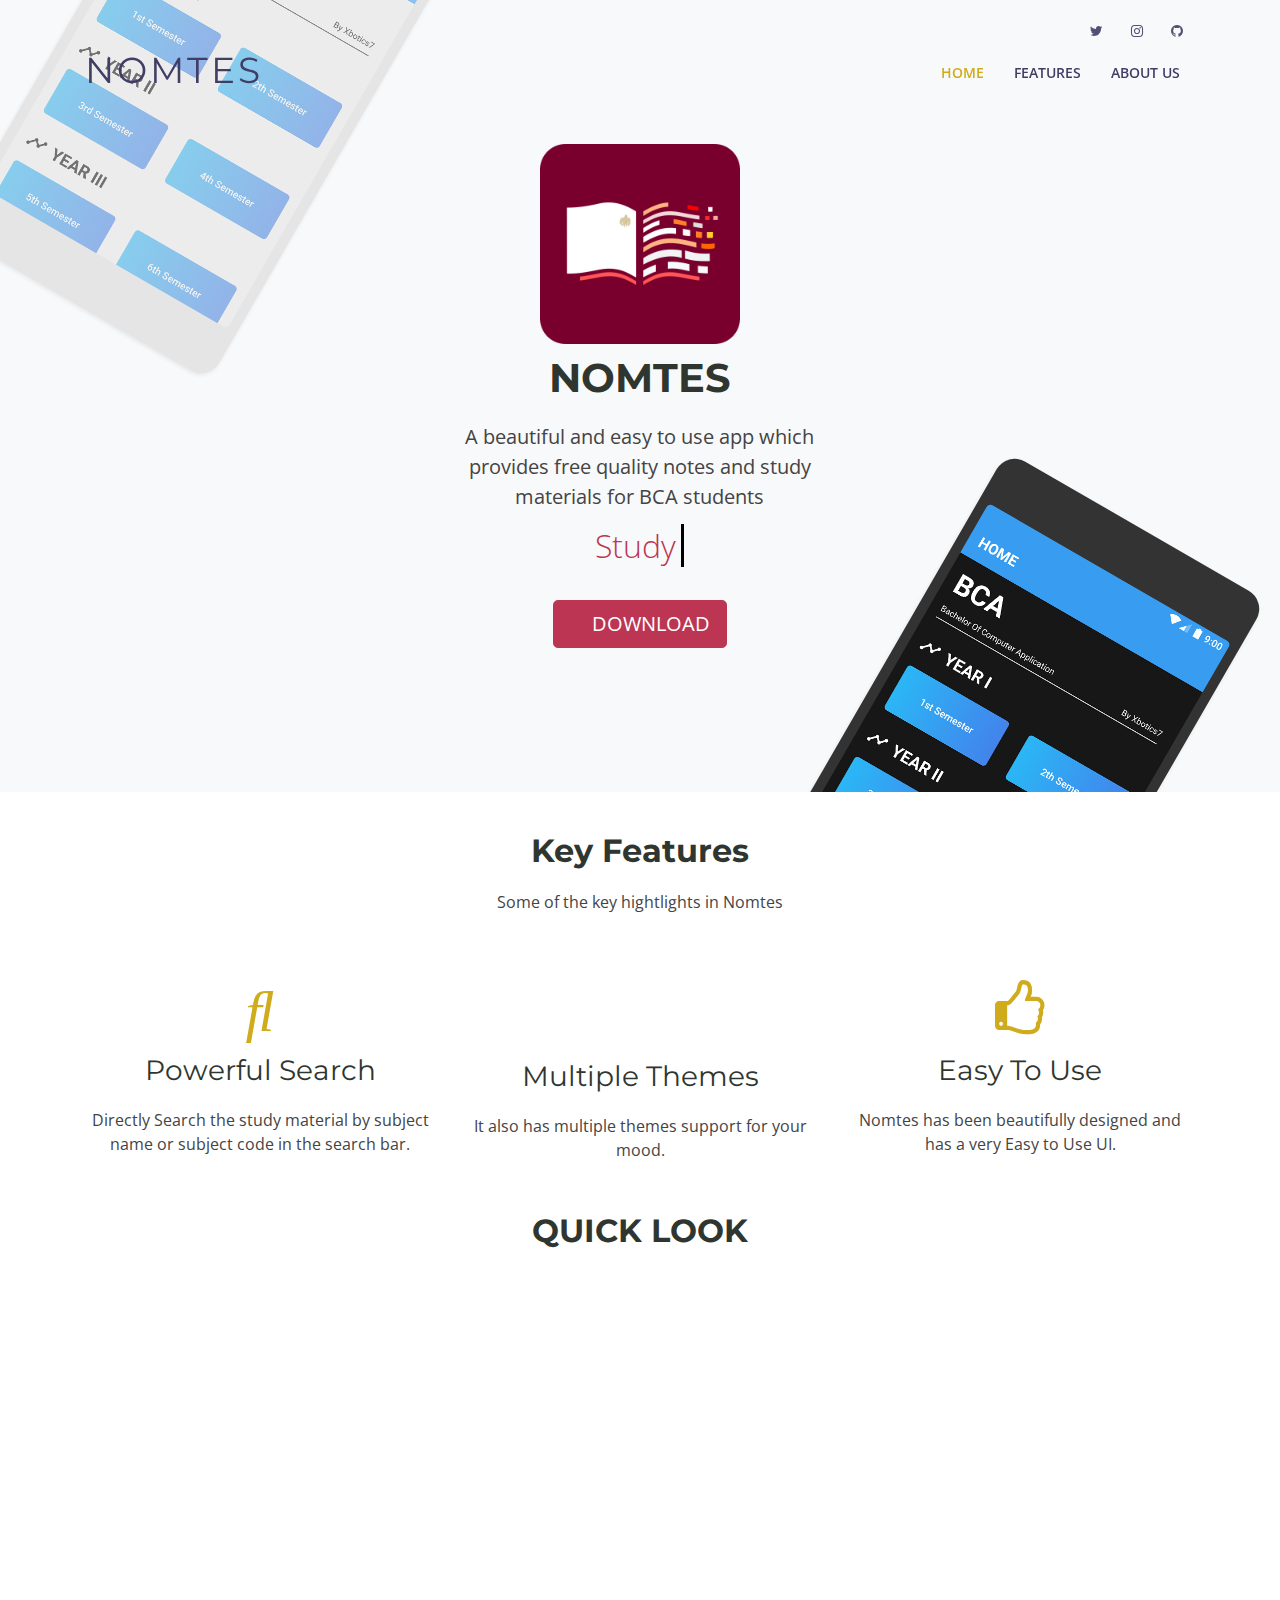
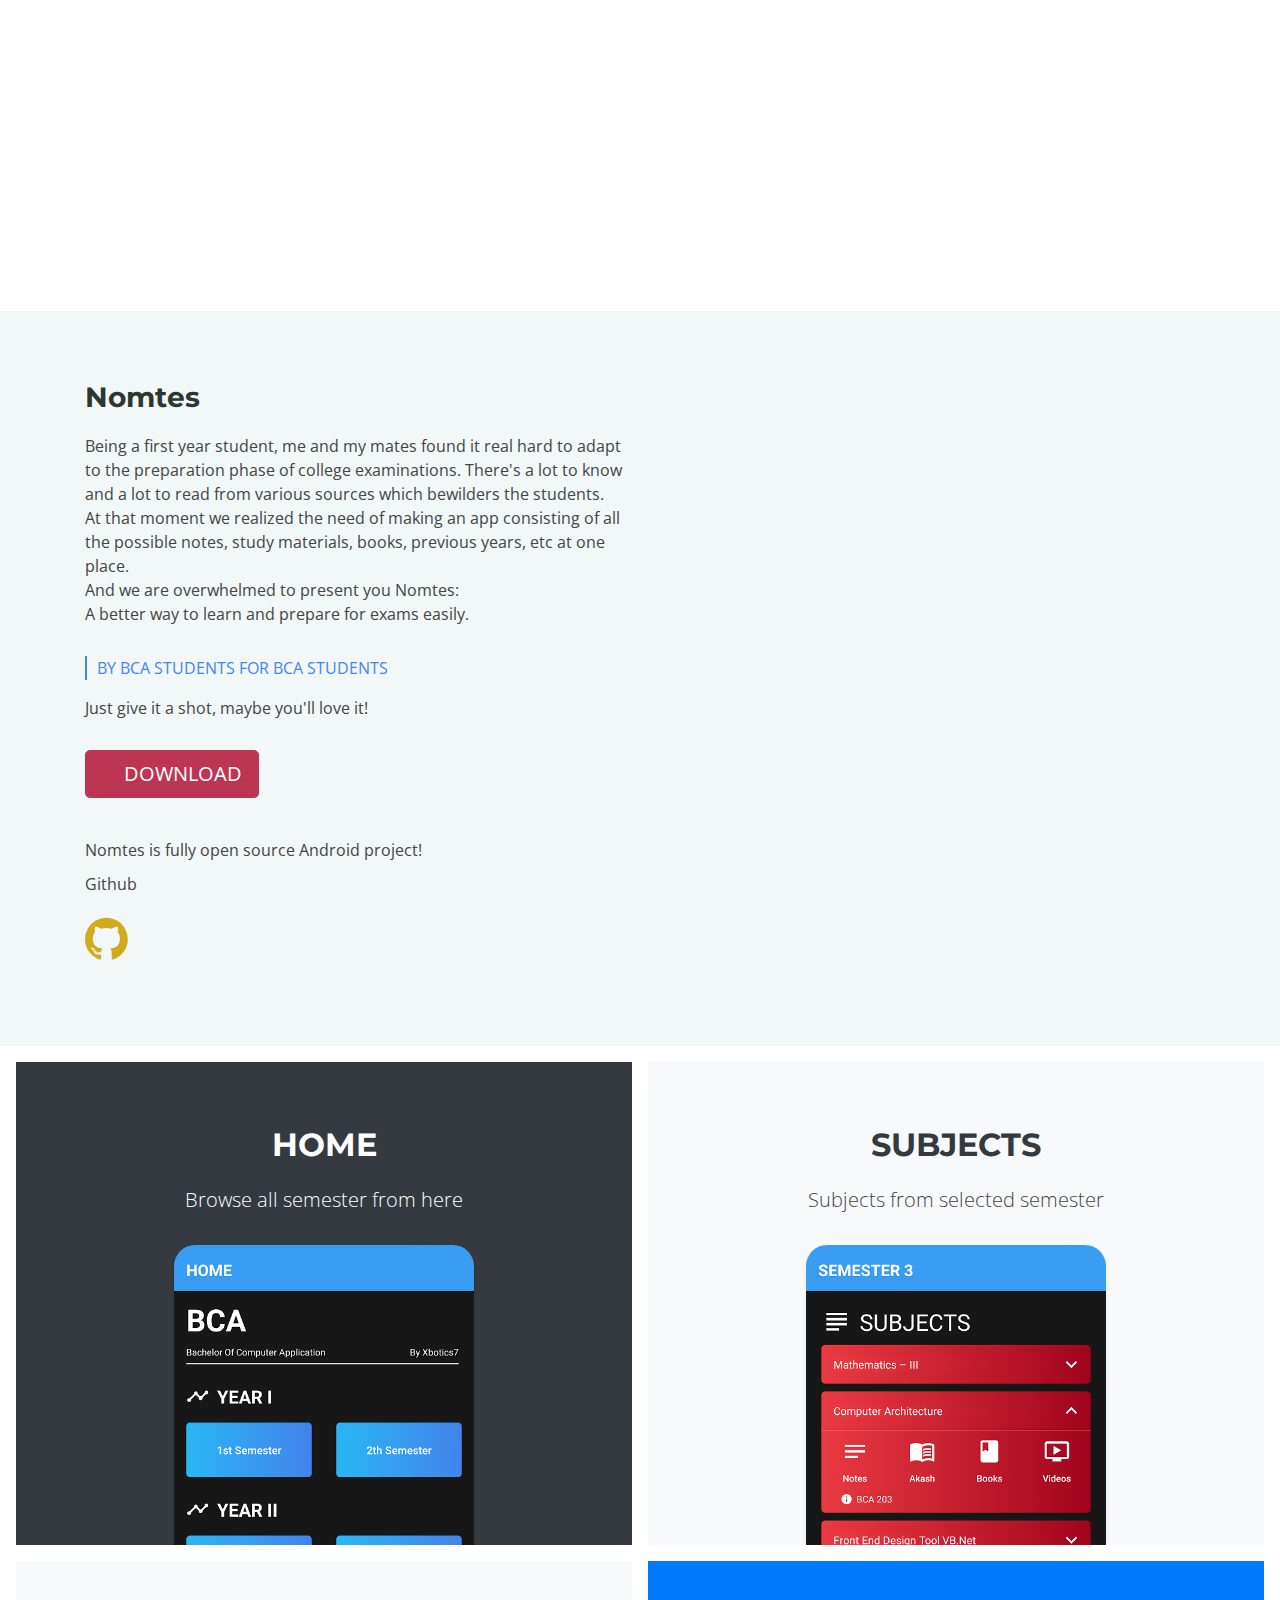
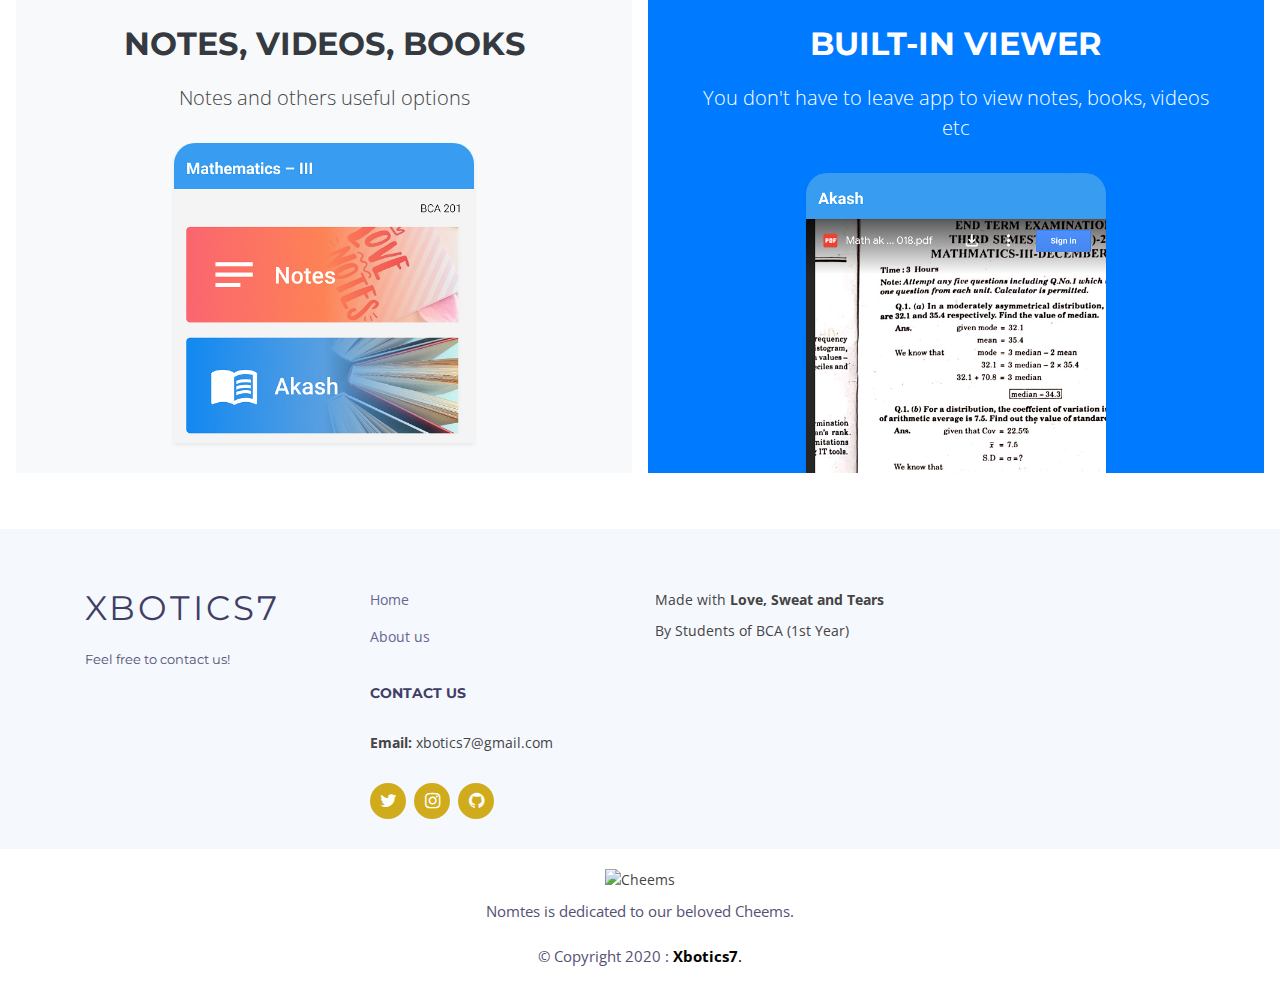
==== index.html @ 259bd64a "multiple changes" ====
<!doctype html>
<html lang="en">
  <head>
    <!-- Required meta tags -->
    <meta charset="utf-8">
    <title>Nomtes</title>
    <meta content="width=device-width, initial-scale=1.0" name="viewport">
    <meta content="Tech" name="keywords">
    <meta content="Nomtes - By Xbotics7" name="description">
    <link rel="canonical" href="https://xbotics7.github.io/Nomtes/">
    <!-- Favicons -->
    <link href="img/favicon.png" rel="icon">
    <link href="img/favicon.png" rel="apple-touch-icon">

    <!-- Google Fonts -->
    <link href="https://fonts.googleapis.com/css?family=Open+Sans:300,300i,400,400i,500,600,700,700i|Montserrat:300,400,500,600,700" rel="stylesheet">

    <!-- Bootstrap Local CSS File -->
    <link href="lib/bootstrap/css/bootstrap.min.css" rel="stylesheet">

    <!-- Libraries CSS Files -->
    <link href="lib/font-awesome/css/font-awesome.min.css" rel="stylesheet">
    <link href="lib/animate/animate.min.css" rel="stylesheet">
    <link href="lib/ionicons/css/ionicons.min.css" rel="stylesheet">
    <link href="lib/owlcarousel/assets/owl.carousel.min.css" rel="stylesheet">
    <link href="lib/lightbox/css/lightbox.min.css" rel="stylesheet">

    <!-- Bootstrap CSS -->
    <link rel="stylesheet" href="https://stackpath.bootstrapcdn.com/bootstrap/4.5.2/css/bootstrap.min.css" integrity="sha384-JcKb8q3iqJ61gNV9KGb8thSsNjpSL0n8PARn9HuZOnIxN0hoP+VmmDGMN5t9UJ0Z" crossorigin="anonymous">
    
    
    <link rel="stylesheet" href="./css/style.css">
    <link rel="stylesheet" href="./css/header_style.css">
    <link rel="stylesheet" href="./css/customStyle.css">

    <script src="https://kit.fontawesome.com/e1ce1771bd.js" crossorigin="anonymous"></script>
    <!-- Global site tag (gtag.js) - Google Analytics -->
    <script async src="https://www.googletagmanager.com/gtag/js?id=UA-175250230-2"></script>
    <script>
      window.dataLayer = window.dataLayer || [];
      function gtag(){dataLayer.push(arguments);}
      gtag('js', new Date());

      gtag('config', 'UA-175250230-2');
    </script>

  <script src="js/myscript.js"></script>
    <!-- <link rel="stylesheet" href="https://cdnjs.cloudflare.com/ajax/libs/font-awesome/4.7.0/css/font-awesome.min.css"> -->

  </head>

  <body>
    <header id="header">

      <div id="topbar">
        <div class="container">
          <div class="social-links">
            <a href="https://twitter.com/xbotics7" target="_blank" class="twitter"><i class="fa fa-twitter"></i></a>
           
            <a href="https://www.instagram.com/xbotics7/" target="_blank"  class="instagram"><i class="fa fa-instagram"></i></a>
            <a href="https://github.com/Xbotics7" target="_blank"  class="github"><i class="fa fa-github"></i></a>
          </div>
        </div>
      </div>
  
      <div class="container">
  
        <div class="logo float-left">
          <!-- Uncomment below if you prefer to use an image logo -->
          <h1 class="text-light"><a href="#intro" class="scrollto"><span>NOMTES</span></a></h1>
          <!-- <a href="#header" class="scrollto"><img src="img/logo.png" alt="" class="img-fluid"></a> -->
        </div>
  
        <nav class="main-nav float-right d-none d-lg-block">
          <ul>
            <li class="active"><a href="#intro">Home</a></li>
            <li><a href="#features">Features</a></li>
            <li><a href="#footer">About Us</a></li>
            <!--<li class="drop-down"><a href="">Drop Down</a>
              <ul>
                <li><a href="#">Drop Down 1</a></li>
                <li class="drop-down"><a href="#">Drop Down 2</a>
                  <ul>
                    <li><a href="#">Deep Drop Down 1</a></li>
                    <li><a href="#">Deep Drop Down 2</a></li>
                    <li><a href="#">Deep Drop Down 3</a></li>
                    <li><a href="#">Deep Drop Down 4</a></li>
                    <li><a href="#">Deep Drop Down 5</a></li>
                  </ul>
                </li>
                <li><a href="#">Drop Down 3</a></li>
                <li><a href="#">Drop Down 4</a></li>
                <li><a href="#">Drop Down 5</a></li>
              </ul>
            </li>
            <li><a href="#footer">Contact Us</a></li>-->
          </ul>
        </nav>
        
      </div>
    </header>
    
    <section id="intro" class="clearfix">
    <div class="position-relative overflow-hidden p-3 p-md-5 text-center bg-light">
      <div class="col-md-5 p-lg-5 mx-auto my-5">
        <img src="./assets/main_icon.png" class="nomtes_icon" alt="Nomtes">
        <h1 class="nomtes_title font-weight-bold" style="margin-top: 10px;">NOMTES</h1>
        
        <p class="lead font-weight-normal" style="margin-bottom: 10px;">A beautiful and easy to use app which provides free quality notes and study materials for BCA students</p>
        <p class="typewrite" data-period="2000" data-type='[ "Study with Nomtes", "BY STUDENTS FOR STUDENTS", "CHEEMS"]'>
          <span class="wrap"></span>
        </p>
        <a class="btn btn-primary btn-lg btnDownload" href="https://bit.ly/3aqKrLu"><i class="fas fa-chevron-circle-down" style="margin-right: 10px;"></i>DOWNLOAD</a>
        
      </div>
      <div class="product-device shadow-sm d-none d-lg-block ss_left"></div>
      <div class="product-device product-device-2 shadow-sm d-none d-lg-block ss_right"></div>
    </div>
  </section>
    
    


    <section class="section-white" id="features">
      <div class="container">
        <div class="row" style="padding-bottom: 20px;">
          <div class="col-md-12 text-center">
            <h2 class="font-weight-bold">Key Features</h2>
            <p class="section-subtitle">Some of the key hightlights in Nomtes</p>
          </div>
          <div class="col-md-4">
            <div class="about-box">
              <div>
                <i class="fas fa-search"></i>
              </div>
              <h3>Powerful Search</h3>
              <p>Directly Search the study material by subject name or subject code in the search bar.</p>
            </div>
          </div>
          <div class="col-md-4">
            <div class="about-box">
              <div>
                <i class="fas fa-cloud-moon"></i>
              </div>
              <h3>Multiple Themes</h3>
              <p>It also has multiple themes support for your mood.</p>
            </div>
          </div>
          <div class="col-md-4">
            <div class="about-box">
              <div class="hi-icon-wrap hi-icon-effect-8">
                <i class="fa fa-thumbs-o-up "></i>
              </div>
              <h3>Easy To Use</h3>
              <p>Nomtes has been beautifully designed and has a very Easy to Use UI.</p>
            </div>
          </div>
        </div>
          
        <h2 class="font-weight-bold text-center">QUICK LOOK</h2>
        <div class="video-wrap">
          <iframe src="https://drive.google.com/file/d/1SVpCZZnr2MLex62MT8g8Ot6t21NdCW9G/preview"  width = "560" height= "315" frameborder="0"></iframe>
       </div> 
      </div>
      
  
      <!--end container -->
      <!-- 16:9 aspect ratio -->

      <section class="section-grey">
        <div class="container">
            <div class="row">
              <div class="col-md-6">
                <h3 class="font-weight-bold">Nomtes</h3>
                <p>Being a first year student, me and my mates found it real hard to adapt to the preparation phase of college examinations.
                  There's a lot to know and a lot to read from various sources which bewilders the students.<br>
                  At that moment we realized the need of making an app consisting of all the possible notes, study materials,  books, previous years, etc at one place.<br>
                  
                  And we are overwhelmed to present you Nomtes: </br>
                  
                  A better way to learn and prepare for exams easily.</br>
                 </p>
                <blockquote style="padding-left: 10px;">BY BCA STUDENTS FOR BCA STUDENTS</blockquote>
                <p>Just give it a shot, maybe you'll love it!</p>
                <a class="btn btn-primary btn-lg btnDownload" href="https://bit.ly/3aqKrLu"><i class="fas fa-chevron-circle-down" style="margin-right: 10px;"></i>DOWNLOAD</a>
            
                <p style="margin: 40px 0px 10px 0px;">Nomtes is fully open source Android project!</p>
                <p style="margin: 0 0 5px 0;">Github</p>
                <a href="https://github.com/Xbotics7/MSINotes" style="font-size: 50px;" target="_blank"><i class="fa fa-github"></i></a>
              </div>
              <div class="col-md-6">
                <img src="./assets/display_phone.png" alt="mobile-devices" class="width-100 wow slideInRight" data-wow-delay="0.50s" style="visibility: visible; animation-delay: 0.5s; animation-name: fadeInRight;">
              </div>
            </div>
        </div>
      </section>

      <div class="d-md-flex flex-md-equal w-100 my-md-3 pl-md-3">
        <div class="bg-dark mr-md-3 pt-3 px-3 pt-md-5 px-md-5 text-center text-white overflow-hidden">
          <div class="my-3">
            <h2 class="font-weight-bold text-white">HOME</h2>
            <p class="lead">Browse all semester from here</p>
          </div>
          <div class="bg-light shadow-sm mx-auto device-ss" style="background-image: url(./img/ss/home_dark.png);"></div>
        </div>
        <div class="bg-light mr-md-3 pt-3 px-3 pt-md-5 px-md-5 text-center overflow-hidden">
          <div class="my-3">
            <h2 class="font-weight-bold text-dark">SUBJECTS</h2>
            <p class="lead">Subjects from selected semester</p>
          </div>
          <div class="bg-dark shadow-sm mx-auto device-ss" style="background-image: url(./img/ss/sub_dark.png);"></div>
        </div>
      </div>
      
      <div class="d-md-flex flex-md-equal w-100 my-md-3 pl-md-3">
        <div class="bg-light mr-md-3 pt-3 px-3 pt-md-5 px-md-5 text-center overflow-hidden">
          <div class="my-3">
            <h2 class="font-weight-bold text-dark">NOTES, VIDEOS, BOOKS</h2>
            <p class="lead">Notes and others useful options</p>
          </div>
          <div class="bg-dark shadow-sm mx-auto device-ss" style="background-image: url(./img/ss/notes_light.png);"></div>
        </div>
        <div class="bg-primary mr-md-3 pt-3 px-3 pt-md-5 px-md-5 text-center text-white overflow-hidden">
          <div class="my-3">
            <h2 class="font-weight-bold text-white">BUILT-IN VIEWER</h2>
            <p class="lead">You don't have to leave app to view notes, books, videos etc</p>
          </div>
          <div class="bg-light shadow-sm mx-auto device-ss" style="background-image: url(./img/ss/pdf_light.png);"></div>
        </div>
      </div>
    </section>
      <footer id="footer" class="section-bg">
        <div class="footer-top">
          <div class="container">
    
            <div class="row">
    
              <div class="col-lg-6">
    
                <div class="row">
    
                    <div class="col-sm-6">
    
                      <div class="footer-info">
                        <a href="https://xbotics7.github.io/" style="color: #413e66;" target="_blank"><h3>XBOTICS7</h3></a>
                        <p>Feel free to contact us!</p>
                      </div>
                    </div>
    
                    <div class="col-sm-6">
                      <div class="footer-links">
                       
                        <ul>
                          <li><a href="https://xbotics7.github.io/">Home</a></li>
                          <!-- <li><a href="#projects">Projects</a></li> -->
                          <li><a href="#about">About us</a></li>
                          <!--<li><a href="#">Services</a></li>-->
                          <!-- <li><a href="#">Terms of service</a></li>
                          <li><a href="#">Privacy policy</a></li> -->
                        </ul>
                      </div>
    
                      <div class="footer-links">
                        <h4>Contact Us</h4>
                        <p>
                          <strong>Email:</strong> xbotics7@gmail.com<br>
                        </p>
                      </div>
    
                      <div class="social-links">
                        <a href="https://twitter.com/xbotics7" target="_blank"  class="twitter"><i class="fa fa-twitter"></i></a>
                        
                        <a href="https://www.instagram.com/xbotics7/" target="_blank"  class="instagram"><i class="fa fa-instagram"></i></a>
                        <a href="https://github.com/Xbotics7" target="_blank"  class="github"><i class="fa fa-github"></i></a>
                      </div>
    
                    </div>
    
                </div>
    
              </div>
    
              <div class="col-lg-6">
    
               <p style="margin: 0;">Made with <strong>Love, Sweat and Tears</strong> </p>
               <p style="margin-top: 10px;">By Students of BCA (1st Year)</p>
    
              </div>
    
              
    
            </div>
    
          </div>
        </div>
    
        <div class="container text-center">
          <img src="./img/cheems.png" alt="Cheems" style="margin-top: 20px;" height="100px" class="img_cheems"/>
          <div class="copyright">
            Nomtes is dedicated to our beloved Cheems.</br>
          </br>
          &copy; Copyright 2020 : <a href="https://xbotics7.github.io/" target="_blank" style="color: black;"><strong>Xbotics7</strong>. </a>
          </div>
    
        </div>
      </footer><!-- #footer -->
    
      <a href="#" class="back-to-top"><i class="fa fa-chevron-up"></i></a>
    <!-- Optional JavaScript -->
    <!-- jQuery first, then Popper.js, then Bootstrap JS -->
    <!-- JavaScript Libraries -->
    <script src="lib/jquery/jquery.min.js"></script>
    <script src="lib/jquery/jquery-migrate.min.js"></script>
    <script src="lib/bootstrap/js/bootstrap.bundle.min.js"></script>
    <script src="lib/easing/easing.min.js"></script>
    <script src="lib/mobile-nav/mobile-nav.js"></script>
    <script src="lib/wow/wow.min.js"></script>
    <script src="lib/waypoints/waypoints.min.js"></script>
    <script src="lib/counterup/counterup.min.js"></script>
    <script src="lib/owlcarousel/owl.carousel.min.js"></script>
    <script src="lib/isotope/isotope.pkgd.min.js"></script>
    <script src="lib/lightbox/js/lightbox.min.js"></script>

    <!-- Template Main Javascript File -->
    <script src="js/main.js"></script>
    <script src="https://code.jquery.com/jquery-3.5.1.slim.min.js" integrity="sha384-DfXdz2htPH0lsSSs5nCTpuj/zy4C+OGpamoFVy38MVBnE+IbbVYUew+OrCXaRkfj" crossorigin="anonymous"></script>
    <script src="https://cdn.jsdelivr.net/npm/popper.js@1.16.1/dist/umd/popper.min.js" integrity="sha384-9/reFTGAW83EW2RDu2S0VKaIzap3H66lZH81PoYlFhbGU+6BZp6G7niu735Sk7lN" crossorigin="anonymous"></script>
    <script src="https://stackpath.bootstrapcdn.com/bootstrap/4.5.2/js/bootstrap.min.js" integrity="sha384-B4gt1jrGC7Jh4AgTPSdUtOBvfO8shuf57BaghqFfPlYxofvL8/KUEfYiJOMMV+rV" crossorigin="anonymous"></script>
  </body>
</html>
---- css/style.css ----
.product-device::before {
    position: absolute;
    top: 10%;
    right: 10px;
    bottom: 10%;
    left: 10px;
    content: "";
    background-color: rgba(255, 255, 255, .1);
    border-radius: 5px;
}

.product-device {
    position: absolute;
    right: 10%;
    bottom: -30%;
    width: 300px;
    height: 540px;
    background-color: #333;
    border-radius: 21px;
    -webkit-transform: rotate(30deg);
    transform: rotate(30deg);
    
}


.product-device-2 {
    top: -25%;
    right: auto;
    bottom: 0;
    left: 5%;
    background-color: #e5e5e5;
}

.card-deck .card{
    margin-left: 0px;
    margin-right: 0px;
}

.section-white {
    background: #fff;
    padding: 70px 0;
}

.about-box {
    margin-top: 20px;
    text-align: center;
}

.hi-icon {
    text-align: center;
    position: relative;
    z-index: 1;
    color: #4285f4;
    display: inline-block;
    -webkit-font-smoothing: antialiased;
}

.about-box i {
    font-size: 58px;
    margin-bottom: 0;
    color: #d0ac1c;
    display: inline-block;
    line-height: 90px;
    cursor: pointer;
    border-radius: 50%;
    width: 90px;
    height: 90px;
}

.hi-icon:hover{
   
    transform: scale(1.2, 1.3);
    transition:  300ms 200ms ease-in ;
     
}


.video-wrap {
    position:relative;
    padding-bottom: 55%;
    padding-top: 30px;
    height: 0;
    overflow:hidden;
}
.video-wrap iframe,
.video-wrap object,
.video-wrap embed {
    position:absolute;
    top:0;
    width:100%;
    height:100%;
}


  .flex-equal > * {
    -ms-flex: 1;
    flex: 1;
  }
  @media (min-width: 768px) {
    .flex-md-equal > * {
      -ms-flex: 1;
      flex: 1;
    }
  }
  
  .overflow-hidden { overflow: hidden; }

.section-grey {
    background: #f2f7f8;
    padding: 70px 0;
}
.width-100 {
    width: 100%;
}
.padding-top-60 {
    padding-top: 60px !important;
}
h3.medium-title {
    font-size: 32px;
    margin-top: 10px;
}
h3 {
    font-size: 28px;
}
h1, h2, h3, h4, h5, h6 {
    font-family: 'Roboto', sans-serif;
    line-height: 1.2;
    margin-bottom: 20px;
    color: #2F362F;
}
blockquote {
    font-size: 16px;
    color: #4285f4;
    border-left: 2px solid #4285f4;
}

a.btn-download {
    color: #ffffff;
    font-family: 'Roboto', sans-serif;
    font-size: 16px;
    background: #4285f4;
    border: 2px solid #4285f4;
    border-radius: 5px 5px;
    padding: 15px 25px;
    display: inline-block;
    margin-top: 30px;
    margin-bottom: 60px;
    transition: all 0.4s ease-in-out;
    -webkit-transition: all 0.4s ease-in-out;
}
a:hover, a:focus, a:active, a:visited {
    text-decoration: none;
}
---- css/header_style.css ----
body {
  background: #fff;
  color: #444;
  font-family: "Open Sans", sans-serif;
}
a {
  color: #d0ac1c;
  transition: 0.5s;
}
a:hover,
a:active,
a:focus {
  color: #d0ac1c;
  outline: none;
  text-decoration: none;
}
p {
  padding: 0;
  margin: 0 0 30px 0;
}
h1,
h2,
h3,
h4,
h5,
h6 {
  font-family: "Montserrat", sans-serif;
  font-weight: 400;
  margin: 0 0 20px 0;
  padding: 0;
}
.back-to-top {
  position: fixed;
  display: none;
  background: #d0ac1c;
  color: #fff;
  width: 44px;
  height: 44px;
  text-align: center;
  line-height: 1;
  font-size: 16px;
  border-radius: 50%;
  right: 15px;
  bottom: 15px;
  transition: background 0.5s;
  z-index: 11;
}
.back-to-top i {
  padding-top: 12px;
  color: #fff;
}
#preloader {
  position: fixed;
  top: 0;
  left: 0;
  right: 0;
  bottom: 0;
  z-index: 9999;
  overflow: hidden;
  background: #fff;
}
#preloader:before {
  content: "";
  position: fixed;
  top: calc(50% - 30px);
  left: calc(50% - 30px);
  border: 6px solid #f2f2f2;
  border-top: 6px solid #d0ac1c;
  border-radius: 50%;
  width: 60px;
  height: 60px;
  -webkit-animation: animate-preloader 1s linear infinite;
  animation: animate-preloader 1s linear infinite;
}
@-webkit-keyframes animate-preloader {
  0% {
    -webkit-transform: rotate(0deg);
    transform: rotate(0deg);
  }

  100% {
    -webkit-transform: rotate(360deg);
    transform: rotate(360deg);
  }
}
@keyframes animate-preloader {
  0% {
    -webkit-transform: rotate(0deg);
    transform: rotate(0deg);
  }

  100% {
    -webkit-transform: rotate(360deg);
    transform: rotate(360deg);
  }
}
#topbar {
  padding: 0 0 10px 0;
  font-size: 14px;
  transition: all 0.5s;
}

#topbar .social-links {
  text-align: right;
}
#topbar .social-links a {
  color: #535074;
  padding: 4px 12px;
  display: inline-block;
  line-height: 1px;
}
#topbar .social-links a:hover {
  color: #d0ac1c;
}
#topbar .social-links a:first-child {
  border-left: 0;
}
#header {
  height: 110px;
  transition: all 0.5s;
  z-index: 997;
  transition: all 0.5s;
  padding: 20px 0;
  position: fixed;
  left: 0;
  top: 0;
  right: 0;
  transition: all 0.5s;
  z-index: 997;
}
#header.header-scrolled,
#header.header-pages {
  height: 70px;
  padding: 15px 0;
  background-color: #fff;
  box-shadow: 0px 0px 30px rgba(127, 137, 161, 0.3);
}
#header.header-scrolled #topbar,
#header.header-pages #topbar {
  display: none;
}
#header .logo h1 {
  font-size: 36px;
  margin: 0;
  padding: 0;
  line-height: 1;
  font-weight: 400;
  letter-spacing: 3px;
  text-transform: uppercase;
}
#header .logo h1 a,
#header .logo h1 a:hover {
  color: #413e66;
  text-decoration: none;
}
#header .logo img {
  padding: 0;
  margin: 7px 0;
  max-height: 26px;
}
.main-pages {
  margin-top: 60px;
}
#intro {
  width: 100%;
  height: auto;
  position: relative;
}
#intro .intro-info h2 {
  color: #413e66;
  margin-bottom: 40px;
  font-size: 48px;
  font-weight: 700;
}
#intro .intro-info h2 span {
  color: #d0ac1c;
}
#intro .intro-info .btn-get-started,
#intro .intro-info .btn-services {
  font-family: "Montserrat", sans-serif;
  font-size: 13px;
  font-weight: 600;
  text-transform: uppercase;
  letter-spacing: 1px;
  display: inline-block;
  padding: 10px 32px;
  border-radius: 4px;
  transition: 0.5s;
  color: #fff;
  background: #d0ac1c;
  color: #fff;
}
#intro .intro-info .btn-get-started:hover,
#intro .intro-info .btn-services:hover {
  background: #d0ac1c;
}
.main-nav {
  
}
.main-nav,
.main-nav * {
  margin: 0;
  padding: 0;
  list-style: none;
}
.main-nav > ul > li {
  position: relative;
  white-space: nowrap;
  float: left;
}
.main-nav a {
  display: block;
  position: relative;
  color: #413e66;
  padding: 10px 15px;
  transition: 0.3s;
  font-size: 14px;
  font-family: "Open Sans", sans-serif;
  text-transform: uppercase;
  font-weight: 600;
}
.main-nav a:hover,
.main-nav .active > a,
.main-nav li:hover > a {
  color: #d0ac1c;
  text-decoration: none;
}
.main-nav .drop-down ul {
  display: block;
  position: absolute;
  left: 0;
  top: calc(100% - 30px);
  z-index: 99;
  opacity: 0;
  visibility: hidden;
  padding: 10px 0;
  background: #fff;
  box-shadow: 0px 0px 30px rgba(127, 137, 161, 0.25);
  transition: ease all 0.3s;
}
.main-nav .drop-down:hover > ul {
  opacity: 1;
  top: 100%;
  visibility: visible;
}
.main-nav .drop-down li {
  min-width: 180px;
  position: relative;
}
.main-nav .drop-down ul a {
  padding: 10px 20px;
  font-size: 14px;
  font-weight: 500;
  text-transform: none;
  color: #065e77;
}
.main-nav .drop-down ul a:hover,
.main-nav .drop-down ul .active > a,
.main-nav .drop-down ul li:hover > a {
  color: #d0ac1c;
}
.main-nav .drop-down > a:after {
  content: "\f107";
  font-family: FontAwesome;
  padding-left: 10px;
}
.main-nav .drop-down .drop-down ul {
  top: 0;
  left: calc(100% - 30px);
}
.main-nav .drop-down .drop-down:hover > ul {
  opacity: 1;
  top: 0;
  left: 100%;
}
.main-nav .drop-down .drop-down > a {
  padding-right: 35px;
}
.main-nav .drop-down .drop-down > a:after {
  content: "\f105";
  position: absolute;
  right: 15px;
}
.mobile-nav {
  position: fixed;
  top: 0;
  bottom: 0;
  z-index: 9999;
  overflow-y: auto;
  left: -260px;
  width: 260px;
  padding-top: 18px;
  background: rgba(40, 38, 70, 0.8);
  transition: 0.4s;
}
.mobile-nav * {
  margin: 0;
  padding: 0;
  list-style: none;
  height: 48px;
}
.mobile-nav a {
  display: block;
  position: relative;
  color: #fff;
  padding: 10px 20px;
  font-weight: 500;
}
.mobile-nav a:hover,
.mobile-nav .active > a,
.mobile-nav li:hover > a {
  color: #8dc2fa;
  text-decoration: none;
}
.mobile-nav .drop-down > a:after {
  content: "\f078";
  font-family: FontAwesome;
  padding-left: 10px;
  position: absolute;
  right: 15px;
}
.mobile-nav .active.drop-down > a:after {
  content: "\f077";
}
.mobile-nav .drop-down > a {
  padding-right: 35px;
}
.mobile-nav .drop-down ul {
  display: none;
  overflow: hidden;
}
.mobile-nav .drop-down li {
  padding-left: 20px;
}
.mobile-nav-toggle {
  position: fixed;
  right: 0;
  top: 0;
  z-index: 9998;
  border: 0;
  background: none;
  font-size: 24px;
  transition: all 0.4s;
  outline: none !important;
  line-height: 1;
  cursor: pointer;
  text-align: right;
}
.mobile-nav-toggle i {
  margin: 18px 18px 0 0;
  color: #065e77;
}
.mobile-nav-overly {
  width: 100%;
  height: 100%;
  z-index: 9997;
  top: 0;
  left: 0;
  position: fixed;
  background: rgba(40, 38, 70, 0.8);
  overflow: hidden;
  display: none;
}
.mobile-nav-active {
  overflow: hidden;
}
.mobile-nav-active .mobile-nav {
  left: 0;
}
.mobile-nav-active .mobile-nav-toggle i {
  color: #fff;
}
.section-header h3 {
  font-size: 36px;
  color: #413e66;
  text-align: center;
  font-weight: 700;
  position: relative;
  font-family: "Montserrat", sans-serif;
}
.section-header p {
  text-align: center;
  margin: auto;
  font-size: 15px;
  padding-bottom: 60px;
  color: #535074;
  width: 50%;
}
.section-bg {
  background: #f5f8fd;
}
#about {
  padding: 80px 0;
}

#about .about-content {
  padding-top: 0px;
}

#about .about-content h2 {
  color: #413e66;
  font-family: "Montserrat", sans-serif;
  font-weight: 700;
}

#about .about-content h3 {
  color: #696592;
  font-weight: 400;
  font-size: 22px;
  font-style: italic;
}

#about .about-content ul {
  list-style: none;
  padding: 0;
}

#about .about-content ul li {
  padding-bottom: 10px;
}

#about .about-content ul li i {
  font-size: 20px;
  padding-right: 4px;
  color: #d0ac1c;
}

#about .about-img {
  position: relative;
  margin: 30px 30px 30px 30px;
}

#about .about-img img {
  width: 100%;
  border: 8px solid #fff;
  transition: .5s;
}

#about .about-img img:hover {
  width: 100%;
  -webkit-transform: scale(1.03);
  transform: scale(1.03);
}

#about .about-img::before {
  position: absolute;
  left: -31px;
  top: -30px;
  width: 90%;
  height: 92%;
  z-index: -1;
  content: '';
  background-color: #ebf1fa;
  transition: .5s;
}

#about .about-img::after {
  position: absolute;
  right: -31px;
  bottom: -30px;
  width: 90%;
  height: 92%;
  z-index: -1;
  content: '';
  background-color: #ebf1fa;
  transition: .5s;
}
#services {
  padding: 60px 0 40px 0;
}

#services .box {
  padding: 30px;
  position: relative;
  overflow: hidden;
  border-radius: 10px;
  margin: 0 10px 40px 10px;
  background: #fff;
  box-shadow: 0 10px 29px 0 rgba(68, 88, 144, 0.1);
  transition: all 0.3s ease-in-out;
  text-align: center;
}

#services .box:hover {
  -webkit-transform: scale(1.1);
  transform: scale(1.1);
}

#services .icon {
  margin: 0 auto 15px auto;
  padding-top: 12px;
  display: inline-block;
  text-align: center;
  border-radius: 50%;
  width: 60px;
  height: 60px;
}

#services .icon i {
  font-size: 36px;
  line-height: 1;
}

#services .title {
  font-weight: 700;
  margin-bottom: 15px;
  font-size: 18px;
}

#services .title a {
  color: #111;
}

#services .box:hover .title a {
  color: #d0ac1c;
}

#services .description {
  font-size: 14px;
  line-height: 28px;
  margin-bottom: 0;
  text-align: left;
}
#why-us {
  padding: 60px 0;
}

#why-us .why-us-content .features {
  margin: 0 0 15px 0;
  padding: 0;
  transition: 0.3s ease-in-out;
}

#why-us .why-us-content .features i {
  font-size: 36px;
  float: left;
}

#why-us .why-us-content .features h4 {
  font-size: 24px;
  font-weight: 600;
  margin-left: 56px;
  color: #413e66;
  margin-bottom: 5px;
}

#why-us .why-us-content .features p {
  font-size: 16px;
  margin-left: 56px;
  color: #555186;
}
#why-us .counters {
  padding-top: 40px;
}

#why-us .counters span {
  font-family: "Montserrat", sans-serif;
  font-weight: bold;
  font-size: 48px;
  display: block;
  color: #555186;
}

#why-us .counters p {
  padding: 0;
  margin: 0 0 20px 0;
  font-family: "Montserrat", sans-serif;
  font-size: 14px;
  color: #8a87b6;
}
#call-to-action {
  background: #2d2b46;
  background-size: cover;
  padding: 40px 0;
}

#call-to-action .cta-title {
  color: #fff;
  font-size: 28px;
  font-weight: 700;
}

#call-to-action .cta-text {
  color: #fff;
}

#call-to-action .cta-btn {
  font-family: "Montserrat", sans-serif;
  font-weight: 700;
  font-size: 16px;
  letter-spacing: 1px;
  display: inline-block;
  padding: 8px 26px;
  border-radius: 3px;
  transition: 0.5s;
  margin: 10px;
  border: 3px solid #fff;
  color: #fff;
}

#call-to-action .cta-btn:hover {
  background: #d0ac1c;
  border: 3px solid #d0ac1c;
}
#features {
  padding: 40px 0;
}

#features h4 {
  font-weight: 600;
  font-size: 24px;
}
#projects {
  padding: 60px 0;
}

#projects #portfolio-flters {
  padding: 0;
  margin: 5px 0 35px 0;
  list-style: none;
  text-align: center;
}

#projects #portfolio-flters li {
  cursor: pointer;
  margin: 15px 15px 15px 0;
  display: inline-block;
  padding: 6px 10px;
  font-size: 16px;
  line-height: 20px;
  color: #413e66;
  margin-bottom: 5px;
  transition: all 0.3s ease-in-out;
}

#portfolio #portfolio-flters li:hover,
#portfolio #portfolio-flters li.filter-active {
  color: #d0ac1c;
}

#portfolio #portfolio-flters li:last-child {
  margin-right: 0;
}

#portfolio .portfolio-item {
  position: relative;
  overflow: hidden;
  margin-bottom: 30px;
}

#portfolio .portfolio-item .portfolio-wrap {
  overflow: hidden;
  position: relative;
  margin: 0;
}

#portfolio .portfolio-item .portfolio-wrap:hover img {
  opacity: 0.4;
  transition: 0.3s;
}

#portfolio .portfolio-item .portfolio-wrap .portfolio-info {
  position: absolute;
  top: 0;
  right: 0;
  bottom: 0;
  left: 0;
  display: -webkit-box;
  display: -webkit-flex;
  display: -ms-flexbox;
  display: flex;
  -webkit-box-pack: center;
  -webkit-justify-content: center;
  -ms-flex-pack: center;
  justify-content: center;
  -webkit-box-align: center;
  -webkit-align-items: center;
  -ms-flex-align: center;
  align-items: center;
  -webkit-box-orient: vertical;
  -webkit-box-direction: normal;
  -webkit-flex-direction: column;
  -ms-flex-direction: column;
  flex-direction: column;
  text-align: center;
  opacity: 0;
  transition: 0.2s linear;
}

#portfolio .portfolio-item .portfolio-wrap .portfolio-info h4 {
  font-size: 22px;
  line-height: 1px;
  font-weight: 700;
  margin-bottom: 14px;
  padding-bottom: 0;
}

#portfolio .portfolio-item .portfolio-wrap .portfolio-info h4 a {
  color: #fff;
}

#portfolio .portfolio-item .portfolio-wrap .portfolio-info h4 a:hover {
  color: #d0ac1c;
}

#portfolio .portfolio-item .portfolio-wrap .portfolio-info p {
  padding: 0;
  margin: 0;
  color: #f8fcff;
  font-weight: 500;
  font-size: 14px;
  text-transform: uppercase;
}

#portfolio .portfolio-item .portfolio-wrap .portfolio-info .link-preview,
#portfolio .portfolio-item .portfolio-wrap .portfolio-info .link-details {
  display: inline-block;
  line-height: 1;
  text-align: center;
  width: 36px;
  height: 36px;
  background: #d0ac1c;
  border-radius: 50%;
  margin: 10px 4px 0 4px;
}

#portfolio .portfolio-item .portfolio-wrap .portfolio-info .link-preview i,
#portfolio .portfolio-item .portfolio-wrap .portfolio-info .link-details i {
  padding-top: 6px;
  font-size: 22px;
  color: #fff;
}

#portfolio .portfolio-item .portfolio-wrap .portfolio-info .link-preview:hover,
#portfolio .portfolio-item .portfolio-wrap .portfolio-info .link-details:hover {
  background: #42c3e8;
}

#portfolio .portfolio-item .portfolio-wrap .portfolio-info .link-preview:hover i,
#portfolio .portfolio-item .portfolio-wrap .portfolio-info .link-details:hover i {
  color: #fff;
}

#portfolio .portfolio-item .portfolio-wrap:hover {
  background: #282646;
}

#portfolio .portfolio-item .portfolio-wrap:hover .portfolio-info {
  opacity: 1;
}
#testimonials {
  padding: 60px 0;
}

#testimonials .section-header {
  margin-bottom: 40px;
}

#testimonials .testimonial-item .testimonial-img {
  width: 120px;
  border-radius: 50%;
  border: 4px solid #fff;
  float: left;
}

#testimonials .testimonial-item h3 {
  font-size: 20px;
  font-weight: bold;
  margin: 10px 0 5px 0;
  color: #111;
  margin-left: 140px;
}

#testimonials .testimonial-item h4 {
  font-size: 14px;
  color: #999;
  margin: 0 0 15px 0;
  margin-left: 140px;
}

#testimonials .testimonial-item p {
  font-style: italic;
  margin: 0 0 15px 140px;
}

#testimonials .owl-nav,
#testimonials .owl-dots {
  margin-top: 5px;
  text-align: center;
}

#testimonials .owl-dot {
  display: inline-block;
  margin: 0 5px;
  width: 12px;
  height: 12px;
  border-radius: 50%;
  background-color: #ddd;
}

#testimonials .owl-dot.active {
  background-color: #d0ac1c;
}
#team {
  padding: 60px 0;
}

#team .member {
  text-align: center;
  margin-bottom: 20px;
  position: relative;
  overflow: hidden;
}

#team .member .member-info {
  display: -webkit-box;
  display: -webkit-flex;
  display: -ms-flexbox;
  display: flex;
  -webkit-box-pack: center;
  -webkit-justify-content: center;
  -ms-flex-pack: center;
  justify-content: center;
  -webkit-box-align: center;
  -webkit-align-items: center;
  -ms-flex-align: center;
  align-items: center;
  position: absolute;
  bottom: 0;
  left: 0;
  right: 0;
  transition: 0.2s;
  padding: 15px 0;
  background: rgba(29, 28, 41, 0.6);
}

#team .member .member-info-content {
  transition: margin 0.2s;
  height: 40px;
  transition: height 0.4s;
}

#team .member:hover .member-info {
  transition: 0.4s;
}

#team .member:hover .member-info-content {
  height: 80px;
}

#team .member h4 {
  font-weight: 700;
  margin-bottom: 2px;
  font-size: 18px;
  color: #fff;
}

#team .member span {
  font-style: italic;
  display: block;
  font-size: 13px;
  color: #fff;
}

#team .member .social {
  margin-top: 15px;
}

#team .member .social a {
  transition: none;
  color: #fff;
}

#team .member .social a:hover {
  color: #d0ac1c;
}

#team .member .social i {
  font-size: 18px;
  margin: 0 2px;
}
#clients {
  padding: 60px 0;
}

#clients img {
  max-width: 80%;
  opacity: 0.5;
  transition: 0.3s;
  padding: 15px 0;
}

#clients img:hover {
  opacity: 1;
}

#clients .owl-nav,
#clients .owl-dots {
  margin-top: 5px;
  text-align: center;
}

#clients .owl-dot {
  display: inline-block;
  margin: 0 5px;
  width: 12px;
  height: 12px;
  border-radius: 50%;
  background-color: #ddd;
}

#clients .owl-dot.active {
  background-color: #d0ac1c;
}
#pricing {
  padding: 80px 0;
}

#pricing .card {
  border: 0;
  border-radius: 0px;
  box-shadow: 0 3px 0px 0 rgba(65, 62, 102, 0.08);
  transition: all .3s ease-in-out;
  padding: 36px 0;
  position: relative;
}

#pricing .card:after {
  content: '';
  position: absolute;
  top: 0;
  left: 0;
  width: 0%;
  height: 5px;
  background-color: #d0ac1c;
  transition: 0.5s;
}

#pricing .card:hover {
  -webkit-transform: scale(1.05);
  transform: scale(1.05);
  box-shadow: 0 20px 35px 0 rgba(0, 0, 0, 0.08);
}

#pricing .card:hover:after {
  width: 100%;
}

#pricing .card .card-header {
  background-color: white;
  border-bottom: 0px;
  -moz-text-align-last: center;
  text-align-last: center;
}

#pricing .card .card-title {
  margin-bottom: 16px;
  color: #535074;
}

#pricing .card .card-block {
  padding-top: 0;
  text-align: center;
}

#pricing .card .list-group-item {
  border: 0px;
  padding: 6px;
  color: #413e66;
  font-weight: 300;
}

#pricing .card h3 {
  font-size: 64px;
  margin-bottom: 0px;
  color: #535074;
}

#pricing .card h3 .currency {
  font-size: 30px;
  position: relative;
  font-weight: 400;
  top: -30px;
  letter-spacing: 0px;
}

#pricing .card h3 .period {
  font-size: 16px;
  color: #6c67a3;
  letter-spacing: 0px;
}

#pricing .card .list-group {
  margin-bottom: 15px;
}

#pricing .card .btn {
  text-transform: uppercase;
  font-size: 13px;
  font-weight: 500;
  color: #5f5b96;
  border-radius: 0;
  padding: 10px 24px;
  letter-spacing: 1px;
  border-radius: 3px;
  display: inline-block;
  background: #d0ac1c;
  color: #fff;
}

#pricing .card .btn:hover {
  background: #0a98c0;
}
#faq {
  padding: 60px 0;
  overflow: hidden;
}

#faq #faq-list {
  padding: 0;
  list-style: none;
}

#faq #faq-list li {
  border-bottom: 1px solid #ebebeb;
}

#faq #faq-list a {
  padding: 22px 0;
  display: block;
  position: relative;
  font-family: "Montserrat", sans-serif;
  font-size: 20px;
  line-height: 1;
  font-weight: 400;
  padding-right: 20px;
}

#faq #faq-list i {
  font-size: 24px;
  position: absolute;
  right: 0;
  top: 20px;
}

#faq #faq-list p {
  margin-bottom: 20px;
}

#faq #faq-list a.collapse {
  color: #d0ac1c;
}

#faq #faq-list a.collapsed {
  color: #000;
}

#faq #faq-list a.collapsed i::before {
  content: "\f2c7" !important;
}
#footer {
  padding: 0 0 30px 0;
  font-size: 14px;
  background: #fff;
}

#footer .footer-top {
  padding: 60px 0 30px 0;
  background: #f5f8fd;
}

#footer .footer-top .footer-info {
  margin-bottom: 30px;
}

#footer .footer-top .footer-info h3 {
  font-size: 34px;
  margin: 0 0 20px 0;
  padding: 2px 0 2px 0;
  line-height: 1;
  font-family: "Montserrat", sans-serif;
  color: #413e66;
  font-weight: 400;
  letter-spacing: 3px;
  text-transform: uppercase;
}

#footer .footer-top .footer-info p {
  font-size: 13px;
  line-height: 24px;
  margin-bottom: 0;
  font-family: "Montserrat", sans-serif;
  color: #535074;
}

#footer .footer-top .social-links a {
  font-size: 18px;
  display: inline-block;
  background: #d0ac1c;
  color: #fff;
  line-height: 1;
  padding: 8px 0;
  margin-right: 4px;
  border-radius: 50%;
  text-align: center;
  width: 36px;
  height: 36px;
  transition: 0.3s;
}

#footer .footer-top .social-links a:hover {
  background: #0a98c0;
  color: #fff;
}

#footer .footer-top h4 {
  font-size: 14px;
  font-weight: bold;
  color: #413e66;
  text-transform: uppercase;
  position: relative;
  padding-bottom: 10px;
}

#footer .footer-top .footer-links {
  margin-bottom: 30px;
}

#footer .footer-top .footer-links ul {
  list-style: none;
  padding: 0;
  margin: 0;
}

#footer .footer-top .footer-links ul li {
  padding: 8px 0;
}

#footer .footer-top .footer-links ul li:first-child {
  padding-top: 0;
}

#footer .footer-top .footer-links ul a {
  color: #696592;
}

#footer .footer-top .footer-links ul a:hover {
  color: #d0ac1c;
}

#footer .footer-top .footer-contact {
  margin-bottom: 30px;
}

#footer .footer-top .footer-contact p {
  line-height: 26px;
}

#footer .footer-top .footer-newsletter {
  margin-bottom: 30px;
}

#footer .footer-top .footer-newsletter input[type="email"] {
  border: 0;
  padding: 6px 8px;
  width: 65%;
  border: 1px solid #d9dde6;
}

#footer .footer-top .footer-newsletter input[type="submit"] {
  background: #d0ac1c;
  border: 1px solid #d0ac1c;
  width: 35%;
  padding: 6px 0;
  text-align: center;
  color: #fff;
  transition: 0.3s;
  cursor: pointer;
}

#footer .footer-top .footer-newsletter input[type="submit"]:hover {
  background: #0a98c0;
}

#footer .footer-top .form .form-group {
  margin-bottom: 15px;
}

#footer .footer-top .form #sendmessage {
  color: #fff;
  background: #d0ac1c;
  display: none;
  text-align: center;
  padding: 15px;
  font-weight: 600;
  margin-bottom: 15px;
}

#footer .footer-top .form #errormessage {
  color: #fff;
  display: none;
  background: red;
  text-align: center;
  padding: 15px;
  font-weight: 600;
  margin-bottom: 15px;
}

#footer .footer-top .form #sendmessage.show,
#footer .footer-top .form #errormessage.show,
#footer .footer-top .form .show {
  display: block;
}

#footer .footer-top .form .validation {
  color: red;
  display: none;
  margin: 0 0 20px;
  font-weight: 400;
  font-size: 13px;
}

#footer .footer-top .form label {
  color: #413e66;
  font-weight: 500;
}

#footer .footer-top .form input,
#footer .footer-top .form textarea {
  border-radius: 0;
  box-shadow: none;
  border: 1px solid #dce1ec;
  font-size: 14px;
}

#footer .footer-top .form input::-webkit-input-placeholder,
#footer .footer-top .form textarea::-webkit-input-placeholder {
  color: #a2a0bd;
}

#footer .footer-top .form input::-moz-placeholder,
#footer .footer-top .form textarea::-moz-placeholder {
  color: #a2a0bd;
}

#footer .footer-top .form input:-ms-input-placeholder,
#footer .footer-top .form textarea:-ms-input-placeholder {
  color: #a2a0bd;
}

#footer .footer-top .form input::placeholder,
#footer .footer-top .form textarea::placeholder {
  color: #a2a0bd;
}

#footer .footer-top .form button[type="submit"] {
  background: #d0ac1c;
  border: 0;
  border-radius: 3px;
  padding: 8px 30px;
  color: #fff;
  transition: 0.3s;
}

#footer .footer-top .form button[type="submit"]:hover {
  background: #0a98c0;
  cursor: pointer;
}

#footer .copyright {
  text-align: center;
  padding-top: 10px;
  color: #535074;
  font-size: 15px;
}

#footer .credits {
  text-align: center;
  font-size: 14px;
  padding-top: 4px;
  color: #8582a8;
}

#footer .credits a {
  color: #d0ac1c;
}

#footer .credits a:hover {
  color: #0a98c0;
}
@media (min-width: 991px) {
  #call-to-action .cta-btn-container {
    display: -webkit-box;
    display: -webkit-flex;
    display: -ms-flexbox;
    display: flex;
    -webkit-box-align: center;
    -webkit-align-items: center;
    -ms-flex-align: center;
    align-items: center;
    -webkit-box-pack: end;
    -webkit-justify-content: flex-end;
    -ms-flex-pack: end;
    justify-content: flex-end;
  }
}

@media (min-width: 992px) {
  #intro .intro-info {
    padding-top: 80px;
  }

  #testimonials .testimonial-item p {
    width: 80%;
  }
}

@media (max-width: 991px) {
  #topbar {
    display: none;
  }

  #header {
    height: 70px;
    padding: 15px 0;
  }

  #header .logo h1 {
    font-size: 28px;
    padding: 8px 0;
  }

  #why-us .why-us-content {
    padding-top: 30px;
  }

  #pricing {
    padding-bottom: 30px;
  }

  #pricing .card {
    margin-bottom: 50px;
  }
}

@media (max-width: 768px) {
  .back-to-top {
    bottom: 15px;
  }

  #faq #faq-list a {
    font-size: 18px;
  }

  #faq #faq-list i {
    top: 13px;
  }
  #about .about-content{
    padding-top: 20px;
  }
}

@media (max-width: 767px) {
  #intro {
    height: auto;
    padding: 80px 0 10px 0;
  }

  #intro .container {
    height: auto !important;
  }

  #intro .intro-img {
    width: 80%;
  }

  #intro .intro-info {
    text-align: center;
    padding-top: 40px;
  }

  #intro .intro-info h2 {
    font-size: 34px;
    margin-bottom: 30px;
  }

  .section-header p {
    width: 100%;
  }

  #testimonials .testimonial-item {
    text-align: center;
  }

  #testimonials .testimonial-item .testimonial-img {
    float: none;
    margin: auto;
  }

  #testimonials .testimonial-item h3,
  #testimonials .testimonial-item h4,
  #testimonials .testimonial-item p {
    margin-left: 0;
  }
}

@media (max-width: 574px) {
  #footer .footer-top .social-links a {
    margin-bottom: 25px;
  }
}
---- css/customStyle.css ----
.nomtes_icon{
    height: 200px;
    width: 200px;
}

.ss_left::before{
    background-image: url("../img/ss/home_dark.png");
    background-size: cover;
}

.ss_right::before{
    opacity: 0.5;
    background-image: url("../img/ss/home_light.png");
    background-size: cover;
}

.btnDownload{
    background-color: #bc3653;
    border-color: #bc3653;
  }
  .btnDownload:hover{
    opacity: 0.6;
    background-color: #bc3653;
    border-color: #bc3653;
  }

  .device-ss{
    max-width: 300px;
    height: 300px;
    background-position-y: -15px;
    background-size: cover;
    border-radius: 21px 21px 0 0;
  }

  .typewrite{
    color: #bc3653;
    padding: 0; 
    font-size: 2em;
    font-weight: lighter;
  }
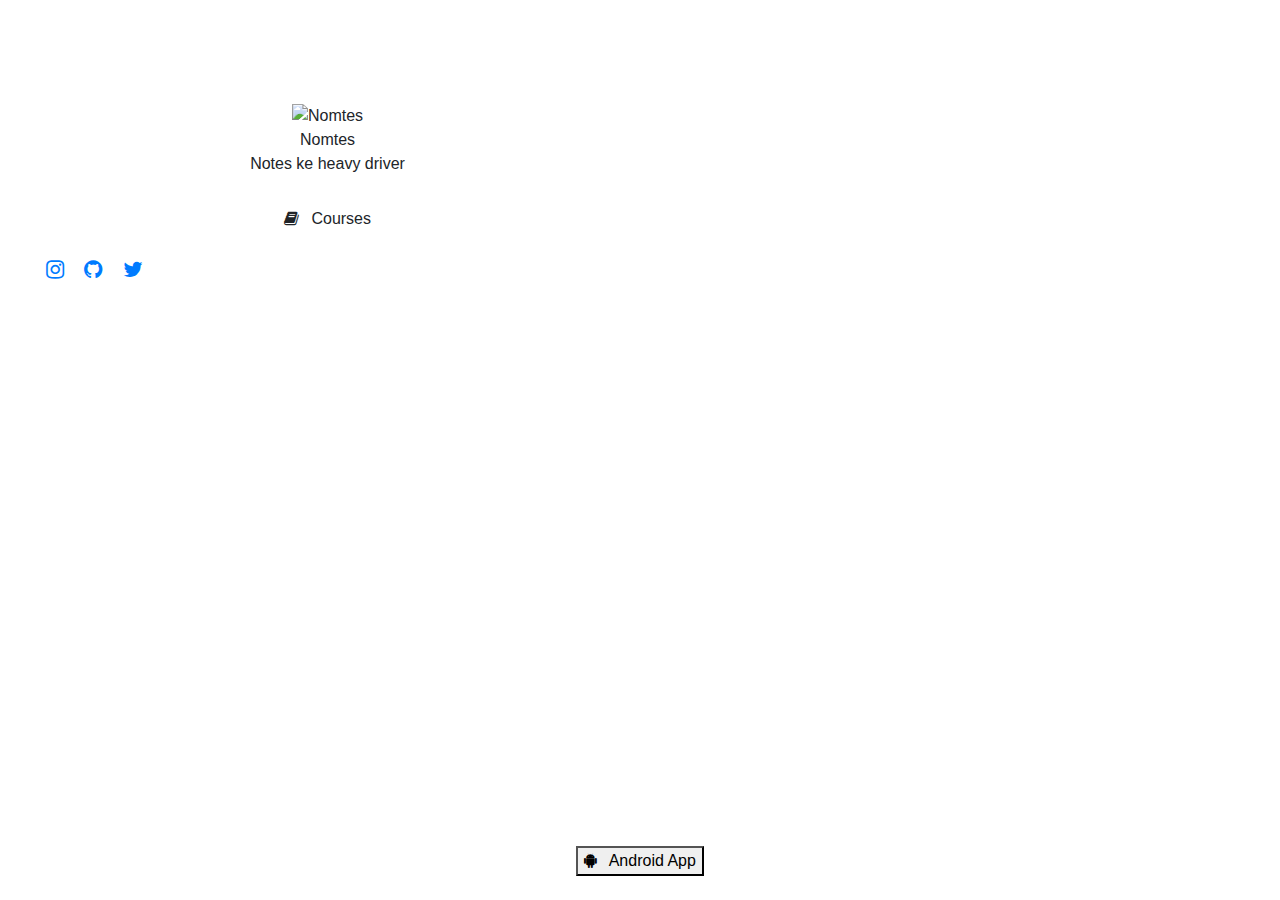
==== commit f5f0ce24: "changes" ====
--- a/index.html
+++ b/index.html
@@ -1,330 +1,113 @@
-<!doctype html>
+<!DOCTYPE html>
 <html lang="en">
-  <head>
-    <!-- Required meta tags -->
-    <meta charset="utf-8">
-    <title>Nomtes</title>
-    <meta content="width=device-width, initial-scale=1.0" name="viewport">
-    <meta content="Tech" name="keywords">
-    <meta content="Nomtes - By Xbotics7" name="description">
-    <link rel="canonical" href="https://xbotics7.github.io/Nomtes/">
-    <!-- Favicons -->
-    <link href="img/favicon.png" rel="icon">
-    <link href="img/favicon.png" rel="apple-touch-icon">
 
-    <!-- Google Fonts -->
-    <link href="https://fonts.googleapis.com/css?family=Open+Sans:300,300i,400,400i,500,600,700,700i|Montserrat:300,400,500,600,700" rel="stylesheet">
+<head>
+  <!-- Required meta tags -->
+  <meta charset="utf-8" />
+  <title>Nomtes - Best Notes, Akash, for BCA course</title>
+  <meta content="width=device-width, initial-scale=1.0" name="viewport" />
+  <meta content="Tech" name="keywords" />
+  <meta content="Nomtes - Get High quality Notes, Akash, Question Paper and videos for BCA , BBA courses" name="description" />
+  <meta name="robots" content="index, follow" />
+  <link rel="canonical" href="https://xbotics7.github.io/Nomtes/" />
 
-    <!-- Bootstrap Local CSS File -->
-    <link href="lib/bootstrap/css/bootstrap.min.css" rel="stylesheet">
+  <link href="images/favicon.png" rel="icon">
+  <link href="images/favicon.png" rel="apple-touch-icon">
 
-    <!-- Libraries CSS Files -->
-    <link href="lib/font-awesome/css/font-awesome.min.css" rel="stylesheet">
-    <link href="lib/animate/animate.min.css" rel="stylesheet">
-    <link href="lib/ionicons/css/ionicons.min.css" rel="stylesheet">
-    <link href="lib/owlcarousel/assets/owl.carousel.min.css" rel="stylesheet">
-    <link href="lib/lightbox/css/lightbox.min.css" rel="stylesheet">
+  <!--google font-->
+  <link rel="preconnect" href="https://fonts.gstatic.com" />
+  <link href="https://fonts.googleapis.com/css2?family=Montserrat&display=swap" rel="stylesheet" />
 
-    <!-- Bootstrap CSS -->
-    <link rel="stylesheet" href="https://stackpath.bootstrapcdn.com/bootstrap/4.5.2/css/bootstrap.min.css" integrity="sha384-JcKb8q3iqJ61gNV9KGb8thSsNjpSL0n8PARn9HuZOnIxN0hoP+VmmDGMN5t9UJ0Z" crossorigin="anonymous">
-    
-    
-    <link rel="stylesheet" href="./css/style.css">
-    <link rel="stylesheet" href="./css/header_style.css">
-    <link rel="stylesheet" href="./css/customStyle.css">
+  <!-- Bootstrap CSS -->
+  <link rel="stylesheet" href="https://stackpath.bootstrapcdn.com/bootstrap/4.5.2/css/bootstrap.min.css"
+    integrity="sha384-JcKb8q3iqJ61gNV9KGb8thSsNjpSL0n8PARn9HuZOnIxN0hoP+VmmDGMN5t9UJ0Z" crossorigin="anonymous" />
 
-    <script src="https://kit.fontawesome.com/e1ce1771bd.js" crossorigin="anonymous"></script>
-    <!-- Global site tag (gtag.js) - Google Analytics -->
-    <script async src="https://www.googletagmanager.com/gtag/js?id=UA-175250230-2"></script>
-    <script>
-      window.dataLayer = window.dataLayer || [];
-      function gtag(){dataLayer.push(arguments);}
-      gtag('js', new Date());
+  <link rel="stylesheet" href="./css/style.css" />
+  <link rel="stylesheet" href="./css/anim.css">
 
-      gtag('config', 'UA-175250230-2');
-    </script>
+  <!-- icon library -->
+  <link rel="stylesheet" href="https://cdnjs.cloudflare.com/ajax/libs/font-awesome/4.7.0/css/font-awesome.min.css" />
 
-  <script src="js/myscript.js"></script>
-    <!-- <link rel="stylesheet" href="https://cdnjs.cloudflare.com/ajax/libs/font-awesome/4.7.0/css/font-awesome.min.css"> -->
+</head>
 
-  </head>
+<body>
+  <nav class="navbar navbar-expand-lg navbar-dark my-md-4 my-sm-2 mr-md-5">
+    <a class="navbar-brand" href="#">Nomtes</a>
+    <button class="navbar-toggler ml-auto mb-2" style="border: none" type="button" data-toggle="collapse"
+      data-target="#navbarSupportedContent" aria-controls="navbarSupportedContent" aria-expanded="false"
+      aria-label="Toggle navigation">
+      <span class="navbar-toggler-icon"></span>
+    </button>
 
-  <body>
-    <header id="header">
+    <div class="collapse navbar-collapse" id="navbarSupportedContent">
+      <ul class="navbar-nav ml-auto mt-2 mt-md-0 text-center">
+        <li class="nav-item active text-center">
+          <a class="nav-link" href="#">Home <span class="sr-only">(current)</span></a>
+        </li>
 
-      <div id="topbar">
-        <div class="container">
-          <div class="social-links">
-            <a href="https://twitter.com/xbotics7" target="_blank" class="twitter"><i class="fa fa-twitter"></i></a>
-           
-            <a href="https://www.instagram.com/xbotics7/" target="_blank"  class="instagram"><i class="fa fa-instagram"></i></a>
-            <a href="https://github.com/Xbotics7" target="_blank"  class="github"><i class="fa fa-github"></i></a>
+        <li class="nav-item dropdown">
+          <a class="nav-link dropdown-toggle" href="./course.html" id="navbarDropdown" role="button"
+            aria-haspopup="true" aria-expanded="false">
+            Courses
+          </a>
+          <div class="dropdown-menu" aria-labelledby="navbarDropdown">
+            <a class="dropdown-item" href="./sub.html?id=bca">BCA</a>
+            <a class="dropdown-item" href="./sub.html?id=bba">BBA</a>
+            <a class="dropdown-item" href="./sub.html?id=b.ed">B.Ed</a>
           </div>
+        </li>
+
+        <li class="nav-item">
+          <a class="nav-link" href="./about.html">About Us</a>
+        </li>
+
+        <li class="nav-item">
+          <a class="nav-link" href="#">Contribute Us</a>
+        </li>
+      </ul>
+    </div>
+  </nav>
+
+  <section class="main_section">
+    <div class="container-fluid main">
+      <div class="row" style="margin: 0">
+        <div class="col-md-6 bg-col order-md-2 come-in2"></div>
+
+        <div class="col-md-6 come-in2 d-flex align-items-center flex-column my-auto">
+          <img src="images/nomtes_250.png" alt="Nomtes"> 
+          <div id="nomtes">Nomtes</div>
+          <div id="innertext">Notes ke heavy driver</div>
+          <button class="btn mt-4" onclick="location.href='course.html';">
+            <i class="fa fa-book pr-2" aria-hidden="true"></i> Courses
+          </button>
         </div>
       </div>
-  
-      <div class="container">
-  
-        <div class="logo float-left">
-          <!-- Uncomment below if you prefer to use an image logo -->
-          <h1 class="text-light"><a href="#intro" class="scrollto"><span>NOMTES</span></a></h1>
-          <!-- <a href="#header" class="scrollto"><img src="img/logo.png" alt="" class="img-fluid"></a> -->
-        </div>
-  
-        <nav class="main-nav float-right d-none d-lg-block">
-          <ul>
-            <li class="active"><a href="#intro">Home</a></li>
-            <li><a href="#features">Features</a></li>
-            <li><a href="#footer">About Us</a></li>
-            <!--<li class="drop-down"><a href="">Drop Down</a>
-              <ul>
-                <li><a href="#">Drop Down 1</a></li>
-                <li class="drop-down"><a href="#">Drop Down 2</a>
-                  <ul>
-                    <li><a href="#">Deep Drop Down 1</a></li>
-                    <li><a href="#">Deep Drop Down 2</a></li>
-                    <li><a href="#">Deep Drop Down 3</a></li>
-                    <li><a href="#">Deep Drop Down 4</a></li>
-                    <li><a href="#">Deep Drop Down 5</a></li>
-                  </ul>
-                </li>
-                <li><a href="#">Drop Down 3</a></li>
-                <li><a href="#">Drop Down 4</a></li>
-                <li><a href="#">Drop Down 5</a></li>
-              </ul>
-            </li>
-            <li><a href="#footer">Contact Us</a></li>-->
-          </ul>
-        </nav>
-        
-      </div>
-    </header>
-    
-    <section id="intro" class="clearfix">
-    <div class="position-relative overflow-hidden p-3 p-md-5 text-center bg-light">
-      <div class="col-md-5 p-lg-5 mx-auto my-5">
-        <img src="./assets/main_icon.png" class="nomtes_icon" alt="Nomtes">
-        <h1 class="nomtes_title font-weight-bold" style="margin-top: 10px;">NOMTES</h1>
-        
-        <p class="lead font-weight-normal" style="margin-bottom: 10px;">A beautiful and easy to use app which provides free quality notes and study materials for BCA students</p>
-        <p class="typewrite" data-period="2000" data-type='[ "Study with Nomtes", "BY STUDENTS FOR STUDENTS", "CHEEMS"]'>
-          <span class="wrap"></span>
-        </p>
-        <a class="btn btn-primary btn-lg btnDownload" href="https://bit.ly/3aqKrLu"><i class="fas fa-chevron-circle-down" style="margin-right: 10px;"></i>DOWNLOAD</a>
-        
-      </div>
-      <div class="product-device shadow-sm d-none d-lg-block ss_left"></div>
-      <div class="product-device product-device-2 shadow-sm d-none d-lg-block ss_right"></div>
+    </div>
+
+    <div class="d-flex come-in2 justify-content-center align-self-center mt-md-5 fixed-bottom pos">
+      <button class="btnAndroid my-4">
+        <i class="fa fa-android pr-2"></i> Android App
+      </button>
+    </div>
+
+    <div class="social-parent come-in2">
+      <a class="social-icon" href="https://xbotics7.github.io/" target="_blank">
+          <img src="./images/x_30.png" alt="Xbotics7" height="26px" class="mr-3 mb-md-3"></a>
+      <a class="social-icon" href="https://www.instagram.com/xbotics7/" target="_blank"><i
+              class="fa fa-instagram fa-lg mr-3 icons"></i></a>
+      <a class="social-icon" href="https://github.com/Xbotics7" target="_blank"><i
+              class="fa fa-github fa-lg my-4 mr-3 icons"></i></a>
+      <a class="social-icon" href="https://twitter.com/xbotics7" target="_blank"><i
+              class="fa fa-twitter fa-lg icons"></i></a>
     </div>
   </section>
-    
-    
+</body>
 
+<script src="https://code.jquery.com/jquery-3.2.1.slim.min.js"
+  integrity="sha384-KJ3o2DKtIkvYIK3UENzmM7KCkRr/rE9/Qpg6aAZGJwFDMVNA/GpGFF93hXpG5KkN" crossorigin="anonymous"></script>
+<script src="https://cdnjs.cloudflare.com/ajax/libs/popper.js/1.12.9/umd/popper.min.js"
+  integrity="sha384-ApNbgh9B+Y1QKtv3Rn7W3mgPxhU9K/ScQsAP7hUibX39j7fakFPskvXusvfa0b4Q" crossorigin="anonymous"></script>
+<script src="https://maxcdn.bootstrapcdn.com/bootstrap/4.0.0/js/bootstrap.min.js"
+  integrity="sha384-JZR6Spejh4U02d8jOt6vLEHfe/JQGiRRSQQxSfFWpi1MquVdAyjUar5+76PVCmYl" crossorigin="anonymous"></script>
 
-    <section class="section-white" id="features">
-      <div class="container">
-        <div class="row" style="padding-bottom: 20px;">
-          <div class="col-md-12 text-center">
-            <h2 class="font-weight-bold">Key Features</h2>
-            <p class="section-subtitle">Some of the key hightlights in Nomtes</p>
-          </div>
-          <div class="col-md-4">
-            <div class="about-box">
-              <div>
-                <i class="fas fa-search"></i>
-              </div>
-              <h3>Powerful Search</h3>
-              <p>Directly Search the study material by subject name or subject code in the search bar.</p>
-            </div>
-          </div>
-          <div class="col-md-4">
-            <div class="about-box">
-              <div>
-                <i class="fas fa-cloud-moon"></i>
-              </div>
-              <h3>Multiple Themes</h3>
-              <p>It also has multiple themes support for your mood.</p>
-            </div>
-          </div>
-          <div class="col-md-4">
-            <div class="about-box">
-              <div class="hi-icon-wrap hi-icon-effect-8">
-                <i class="fa fa-thumbs-o-up "></i>
-              </div>
-              <h3>Easy To Use</h3>
-              <p>Nomtes has been beautifully designed and has a very Easy to Use UI.</p>
-            </div>
-          </div>
-        </div>
-          
-        <h2 class="font-weight-bold text-center">QUICK LOOK</h2>
-        <div class="video-wrap">
-          <iframe src="https://drive.google.com/file/d/1SVpCZZnr2MLex62MT8g8Ot6t21NdCW9G/preview"  width = "560" height= "315" frameborder="0"></iframe>
-       </div> 
-      </div>
-      
-  
-      <!--end container -->
-      <!-- 16:9 aspect ratio -->
-
-      <section class="section-grey">
-        <div class="container">
-            <div class="row">
-              <div class="col-md-6">
-                <h3 class="font-weight-bold">Nomtes</h3>
-                <p>Being a first year student, me and my mates found it real hard to adapt to the preparation phase of college examinations.
-                  There's a lot to know and a lot to read from various sources which bewilders the students.<br>
-                  At that moment we realized the need of making an app consisting of all the possible notes, study materials,  books, previous years, etc at one place.<br>
-                  
-                  And we are overwhelmed to present you Nomtes: </br>
-                  
-                  A better way to learn and prepare for exams easily.</br>
-                 </p>
-                <blockquote style="padding-left: 10px;">BY BCA STUDENTS FOR BCA STUDENTS</blockquote>
-                <p>Just give it a shot, maybe you'll love it!</p>
-                <a class="btn btn-primary btn-lg btnDownload" href="https://bit.ly/3aqKrLu"><i class="fas fa-chevron-circle-down" style="margin-right: 10px;"></i>DOWNLOAD</a>
-            
-                <p style="margin: 40px 0px 10px 0px;">Nomtes is fully open source Android project!</p>
-                <p style="margin: 0 0 5px 0;">Github</p>
-                <a href="https://github.com/Xbotics7/MSINotes" style="font-size: 50px;" target="_blank"><i class="fa fa-github"></i></a>
-              </div>
-              <div class="col-md-6">
-                <img src="./assets/display_phone.png" alt="mobile-devices" class="width-100 wow slideInRight" data-wow-delay="0.50s" style="visibility: visible; animation-delay: 0.5s; animation-name: fadeInRight;">
-              </div>
-            </div>
-        </div>
-      </section>
-
-      <div class="d-md-flex flex-md-equal w-100 my-md-3 pl-md-3">
-        <div class="bg-dark mr-md-3 pt-3 px-3 pt-md-5 px-md-5 text-center text-white overflow-hidden">
-          <div class="my-3">
-            <h2 class="font-weight-bold text-white">HOME</h2>
-            <p class="lead">Browse all semester from here</p>
-          </div>
-          <div class="bg-light shadow-sm mx-auto device-ss" style="background-image: url(./img/ss/home_dark.png);"></div>
-        </div>
-        <div class="bg-light mr-md-3 pt-3 px-3 pt-md-5 px-md-5 text-center overflow-hidden">
-          <div class="my-3">
-            <h2 class="font-weight-bold text-dark">SUBJECTS</h2>
-            <p class="lead">Subjects from selected semester</p>
-          </div>
-          <div class="bg-dark shadow-sm mx-auto device-ss" style="background-image: url(./img/ss/sub_dark.png);"></div>
-        </div>
-      </div>
-      
-      <div class="d-md-flex flex-md-equal w-100 my-md-3 pl-md-3">
-        <div class="bg-light mr-md-3 pt-3 px-3 pt-md-5 px-md-5 text-center overflow-hidden">
-          <div class="my-3">
-            <h2 class="font-weight-bold text-dark">NOTES, VIDEOS, BOOKS</h2>
-            <p class="lead">Notes and others useful options</p>
-          </div>
-          <div class="bg-dark shadow-sm mx-auto device-ss" style="background-image: url(./img/ss/notes_light.png);"></div>
-        </div>
-        <div class="bg-primary mr-md-3 pt-3 px-3 pt-md-5 px-md-5 text-center text-white overflow-hidden">
-          <div class="my-3">
-            <h2 class="font-weight-bold text-white">BUILT-IN VIEWER</h2>
-            <p class="lead">You don't have to leave app to view notes, books, videos etc</p>
-          </div>
-          <div class="bg-light shadow-sm mx-auto device-ss" style="background-image: url(./img/ss/pdf_light.png);"></div>
-        </div>
-      </div>
-    </section>
-      <footer id="footer" class="section-bg">
-        <div class="footer-top">
-          <div class="container">
-    
-            <div class="row">
-    
-              <div class="col-lg-6">
-    
-                <div class="row">
-    
-                    <div class="col-sm-6">
-    
-                      <div class="footer-info">
-                        <a href="https://xbotics7.github.io/" style="color: #413e66;" target="_blank"><h3>XBOTICS7</h3></a>
-                        <p>Feel free to contact us!</p>
-                      </div>
-                    </div>
-    
-                    <div class="col-sm-6">
-                      <div class="footer-links">
-                       
-                        <ul>
-                          <li><a href="https://xbotics7.github.io/">Home</a></li>
-                          <!-- <li><a href="#projects">Projects</a></li> -->
-                          <li><a href="#about">About us</a></li>
-                          <!--<li><a href="#">Services</a></li>-->
-                          <!-- <li><a href="#">Terms of service</a></li>
-                          <li><a href="#">Privacy policy</a></li> -->
-                        </ul>
-                      </div>
-    
-                      <div class="footer-links">
-                        <h4>Contact Us</h4>
-                        <p>
-                          <strong>Email:</strong> xbotics7@gmail.com<br>
-                        </p>
-                      </div>
-    
-                      <div class="social-links">
-                        <a href="https://twitter.com/xbotics7" target="_blank"  class="twitter"><i class="fa fa-twitter"></i></a>
-                        
-                        <a href="https://www.instagram.com/xbotics7/" target="_blank"  class="instagram"><i class="fa fa-instagram"></i></a>
-                        <a href="https://github.com/Xbotics7" target="_blank"  class="github"><i class="fa fa-github"></i></a>
-                      </div>
-    
-                    </div>
-    
-                </div>
-    
-              </div>
-    
-              <div class="col-lg-6">
-    
-               <p style="margin: 0;">Made with <strong>Love, Sweat and Tears</strong> </p>
-               <p style="margin-top: 10px;">By Students of BCA (1st Year)</p>
-    
-              </div>
-    
-              
-    
-            </div>
-    
-          </div>
-        </div>
-    
-        <div class="container text-center">
-          <img src="./img/cheems.png" alt="Cheems" style="margin-top: 20px;" height="100px" class="img_cheems"/>
-          <div class="copyright">
-            Nomtes is dedicated to our beloved Cheems.</br>
-          </br>
-          &copy; Copyright 2020 : <a href="https://xbotics7.github.io/" target="_blank" style="color: black;"><strong>Xbotics7</strong>. </a>
-          </div>
-    
-        </div>
-      </footer><!-- #footer -->
-    
-      <a href="#" class="back-to-top"><i class="fa fa-chevron-up"></i></a>
-    <!-- Optional JavaScript -->
-    <!-- jQuery first, then Popper.js, then Bootstrap JS -->
-    <!-- JavaScript Libraries -->
-    <script src="lib/jquery/jquery.min.js"></script>
-    <script src="lib/jquery/jquery-migrate.min.js"></script>
-    <script src="lib/bootstrap/js/bootstrap.bundle.min.js"></script>
-    <script src="lib/easing/easing.min.js"></script>
-    <script src="lib/mobile-nav/mobile-nav.js"></script>
-    <script src="lib/wow/wow.min.js"></script>
-    <script src="lib/waypoints/waypoints.min.js"></script>
-    <script src="lib/counterup/counterup.min.js"></script>
-    <script src="lib/owlcarousel/owl.carousel.min.js"></script>
-    <script src="lib/isotope/isotope.pkgd.min.js"></script>
-    <script src="lib/lightbox/js/lightbox.min.js"></script>
-
-    <!-- Template Main Javascript File -->
-    <script src="js/main.js"></script>
-    <script src="https://code.jquery.com/jquery-3.5.1.slim.min.js" integrity="sha384-DfXdz2htPH0lsSSs5nCTpuj/zy4C+OGpamoFVy38MVBnE+IbbVYUew+OrCXaRkfj" crossorigin="anonymous"></script>
-    <script src="https://cdn.jsdelivr.net/npm/popper.js@1.16.1/dist/umd/popper.min.js" integrity="sha384-9/reFTGAW83EW2RDu2S0VKaIzap3H66lZH81PoYlFhbGU+6BZp6G7niu735Sk7lN" crossorigin="anonymous"></script>
-    <script src="https://stackpath.bootstrapcdn.com/bootstrap/4.5.2/js/bootstrap.min.js" integrity="sha384-B4gt1jrGC7Jh4AgTPSdUtOBvfO8shuf57BaghqFfPlYxofvL8/KUEfYiJOMMV+rV" crossorigin="anonymous"></script>
-  </body>
-</html>
+</html>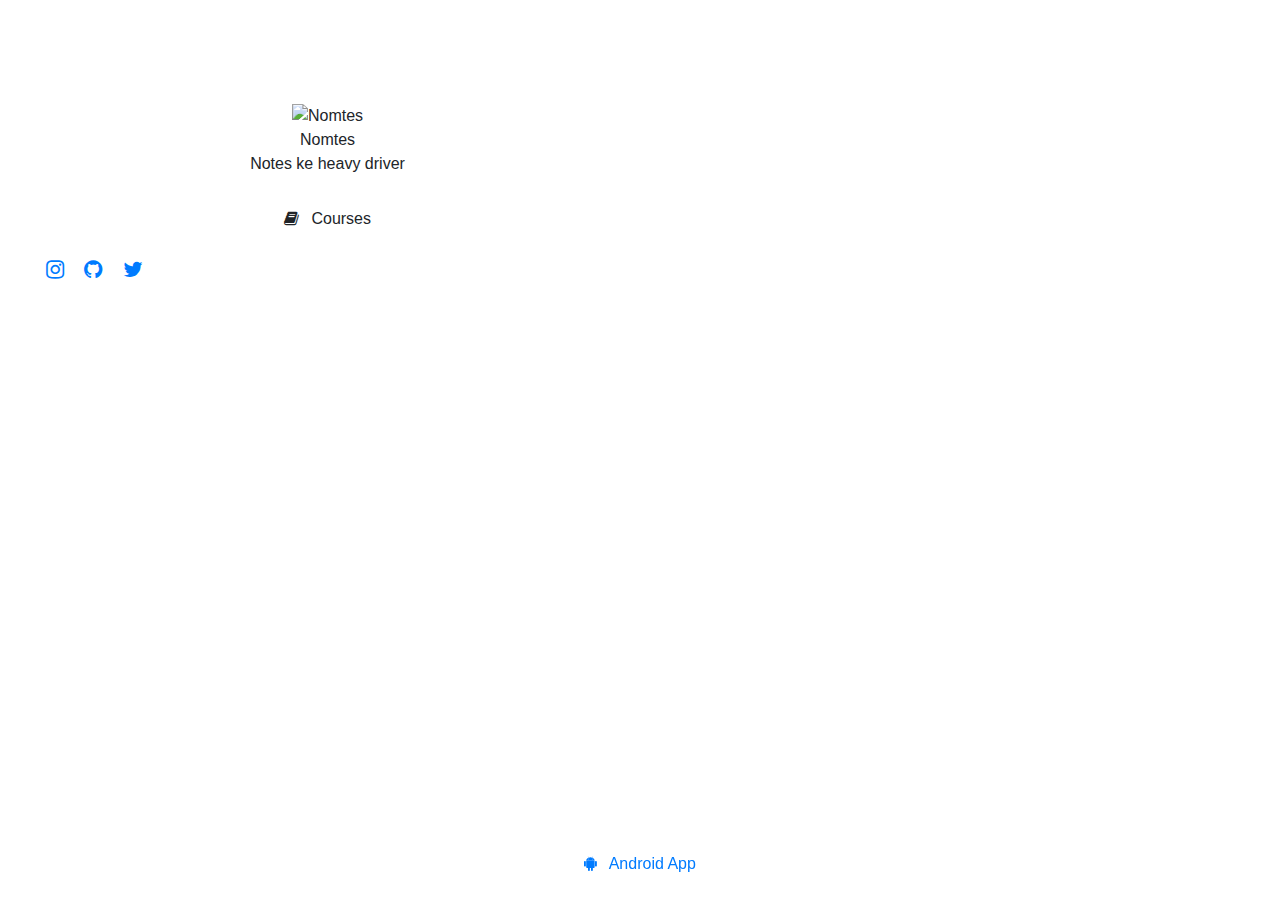
==== commit b979b32e: "changes" ====
--- a/index.html
+++ b/index.html
@@ -7,7 +7,8 @@
   <title>Nomtes - Best Notes, Akash, for BCA course</title>
   <meta content="width=device-width, initial-scale=1.0" name="viewport" />
   <meta content="Tech" name="keywords" />
-  <meta content="Nomtes - Get High quality Notes, Akash, Question Paper and videos for BCA , BBA courses" name="description" />
+  <meta content="Nomtes - Get High quality Notes, Akash, Question Paper and videos for BCA , BBA courses"
+    name="description" />
   <meta name="robots" content="index, follow" />
   <link rel="canonical" href="https://xbotics7.github.io/Nomtes/" />
 
@@ -32,8 +33,8 @@
 
 <body>
   <nav class="navbar navbar-expand-lg navbar-dark my-md-4 my-sm-2 mr-md-5">
-    <a class="navbar-brand" href="#">Nomtes</a>
-    <button class="navbar-toggler ml-auto mb-2" style="border: none" type="button" data-toggle="collapse"
+    <a class="navbar-brand" href="./">Nomtes</a>
+    <button class="navbar-toggler ml-auto mb-2" style="border:none;" type="button" data-toggle="collapse"
       data-target="#navbarSupportedContent" aria-controls="navbarSupportedContent" aria-expanded="false"
       aria-label="Toggle navigation">
       <span class="navbar-toggler-icon"></span>
@@ -41,19 +42,17 @@
 
     <div class="collapse navbar-collapse" id="navbarSupportedContent">
       <ul class="navbar-nav ml-auto mt-2 mt-md-0 text-center">
-        <li class="nav-item active text-center">
-          <a class="nav-link" href="#">Home <span class="sr-only">(current)</span></a>
+        <li class="nav-item text-center">
+          <a class="nav-link" href="./">Home</a>
         </li>
 
-        <li class="nav-item dropdown">
-          <a class="nav-link dropdown-toggle" href="./course.html" id="navbarDropdown" role="button"
-            aria-haspopup="true" aria-expanded="false">
-            Courses
+        <li class="nav-item dropdown active ">
+          <a class="nav-link dropdown-toggle" href="./course.html" role="button">
+            Courses<span class="sr-only">(current)</span>
           </a>
-          <div class="dropdown-menu" aria-labelledby="navbarDropdown">
-            <a class="dropdown-item" href="./sub.html?id=bca">BCA</a>
-            <a class="dropdown-item" href="./sub.html?id=bba">BBA</a>
-            <a class="dropdown-item" href="./sub.html?id=b.ed">B.Ed</a>
+          <div class="dropdown-menu">
+            <a class="dropdown-item" href="./semester.html?id=BCA">BCA</a>
+            <a class="dropdown-item" href="./semester.html?id=BBA" style="display: none;">BBA</a>
           </div>
         </li>
 
@@ -64,7 +63,9 @@
         <li class="nav-item">
           <a class="nav-link" href="#">Contribute Us</a>
         </li>
+
       </ul>
+
     </div>
   </nav>
 
@@ -74,7 +75,7 @@
         <div class="col-md-6 bg-col order-md-2 come-in2"></div>
 
         <div class="col-md-6 come-in2 d-flex align-items-center flex-column my-auto">
-          <img src="images/nomtes_250.png" alt="Nomtes"> 
+          <img src="images/nomtes_250.png" alt="Nomtes">
           <div id="nomtes">Nomtes</div>
           <div id="innertext">Notes ke heavy driver</div>
           <button class="btn mt-4" onclick="location.href='course.html';">
@@ -85,20 +86,20 @@
     </div>
 
     <div class="d-flex come-in2 justify-content-center align-self-center mt-md-5 fixed-bottom pos">
-      <button class="btnAndroid my-4">
+      <a class="btnAndroid my-4 text-center" href="https://xbotics7.github.io/NomtesApp/" target="_blank">
         <i class="fa fa-android pr-2"></i> Android App
-      </button>
+      </a>
     </div>
 
     <div class="social-parent come-in2">
       <a class="social-icon" href="https://xbotics7.github.io/" target="_blank">
-          <img src="./images/x_30.png" alt="Xbotics7" height="26px" class="mr-3 mb-md-3"></a>
+        <img src="./images/x_30.png" alt="Xbotics7" height="26px" class="mr-3 mb-md-3"></a>
       <a class="social-icon" href="https://www.instagram.com/xbotics7/" target="_blank"><i
-              class="fa fa-instagram fa-lg mr-3 icons"></i></a>
+          class="fa fa-instagram fa-lg mr-3 icons"></i></a>
       <a class="social-icon" href="https://github.com/Xbotics7" target="_blank"><i
-              class="fa fa-github fa-lg my-4 mr-3 icons"></i></a>
+          class="fa fa-github fa-lg my-4 mr-3 icons"></i></a>
       <a class="social-icon" href="https://twitter.com/xbotics7" target="_blank"><i
-              class="fa fa-twitter fa-lg icons"></i></a>
+          class="fa fa-twitter fa-lg icons"></i></a>
     </div>
   </section>
 </body>
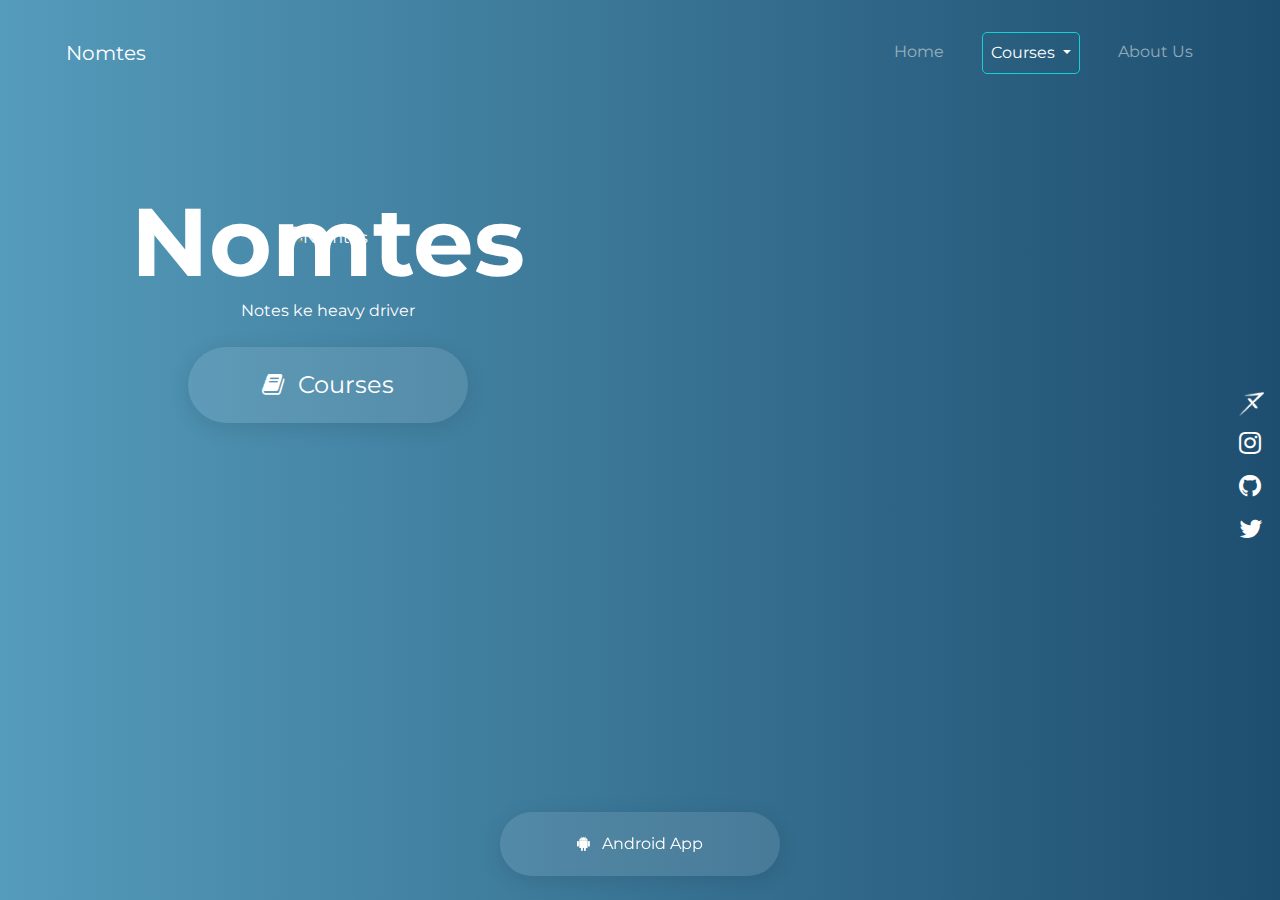
==== commit e2bd17b2: "final commit" ====
--- a/index.html
+++ b/index.html
@@ -4,10 +4,10 @@
 <head>
   <!-- Required meta tags -->
   <meta charset="utf-8" />
-  <title>Nomtes - Best Notes, Akash, for BCA course</title>
+  <title>Nomtes - Free Notes, Akash, for BCA course</title>
   <meta content="width=device-width, initial-scale=1.0" name="viewport" />
   <meta content="Tech" name="keywords" />
-  <meta content="Nomtes - Get High quality Notes, Akash, Question Paper and videos for BCA , BBA courses"
+  <meta content="Nomtes - Get High quality Notes, Akash, Question Paper and videos for BCA course"
     name="description" />
   <meta name="robots" content="index, follow" />
   <link rel="canonical" href="https://xbotics7.github.io/Nomtes/" />
@@ -28,6 +28,16 @@
 
   <!-- icon library -->
   <link rel="stylesheet" href="https://cdnjs.cloudflare.com/ajax/libs/font-awesome/4.7.0/css/font-awesome.min.css" />
+  
+  <!-- Global site tag (gtag.js) - Google Analytics -->
+  <script async src="https://www.googletagmanager.com/gtag/js?id=UA-175250230-2"></script>
+  <script>
+    window.dataLayer = window.dataLayer || [];
+    function gtag(){dataLayer.push(arguments);}
+    gtag('js', new Date());
+
+    gtag('config', 'UA-175250230-2');
+  </script>
 
 </head>
 
@@ -60,10 +70,6 @@
           <a class="nav-link" href="./about.html">About Us</a>
         </li>
 
-        <li class="nav-item">
-          <a class="nav-link" href="#">Contribute Us</a>
-        </li>
-
       </ul>
 
     </div>
@@ -75,7 +81,7 @@
         <div class="col-md-6 bg-col order-md-2 come-in2"></div>
 
         <div class="col-md-6 come-in2 d-flex align-items-center flex-column my-auto">
-          <img src="images/nomtes_250.png" alt="Nomtes">
+          <img src="images/nomtes_250.png" alt="Nomtes" class="nomtes_icon">
           <div id="nomtes">Nomtes</div>
           <div id="innertext">Notes ke heavy driver</div>
           <button class="btn mt-4" onclick="location.href='course.html';">
--- a/css/style.css
+++ b/css/style.css
@@ -1,155 +1,200 @@
-.product-device::before {
-    position: absolute;
-    top: 10%;
-    right: 10px;
-    bottom: 10%;
-    left: 10px;
-    content: "";
-    background-color: rgba(255, 255, 255, .1);
+* {
+    margin: 0;
+    padding: 0;
+    box-sizing: border-box;
+}
+
+body {
+    background-image: linear-gradient(to right, #559bbb, #1e4e6f);
+    color: white;
+    font-family: 'Montserrat', sans-serif;
+    height: 100%;
+    background-repeat: no-repeat;
+    background-attachment: fixed;
+}
+
+.navbar-brand {
+    padding-left: 50px;
+}
+
+.navbar-nav>li {
+    padding-left: 15px;
+    padding-right: 15px;
+}
+
+.main_section {
+    display: flex;
+    flex-direction: column;
+    min-height: auto;
+}
+
+.bg-col {
+    padding-bottom: 35%;
+    /* min-height:50vh;  */
+    background: url(../images/nomtes_home.svg);
+    background-size: cover;
+    margin-left: -20px;
+}
+
+.navbar-nav .active>.nav-link {
+    border: 1px rgb(21, 209, 209) solid;
     border-radius: 5px;
 }
 
-.product-device {
-    position: absolute;
-    right: 10%;
-    bottom: -30%;
-    width: 300px;
-    height: 540px;
-    background-color: #333;
-    border-radius: 21px;
-    -webkit-transform: rotate(30deg);
-    transform: rotate(30deg);
-    
-}
-
-
-.product-device-2 {
-    top: -25%;
-    right: auto;
-    bottom: 0;
-    left: 5%;
-    background-color: #e5e5e5;
-}
-
-.card-deck .card{
-    margin-left: 0px;
-    margin-right: 0px;
-}
-
-.section-white {
-    background: #fff;
-    padding: 70px 0;
-}
-
-.about-box {
+#nomtes {
+    margin-top: -80px;
+    font-size: 6em;
+    font-weight: bold;
+    text-align: center
+}
+
+#innertext {
+    margin-top: -15px;
+}
+
+.btn {
+    border: transparent;
+    padding: 20px;
+    font-size: 1.5em;
+    width: 100%;
+    max-width: 280px;
+    border: transparent;
+    border-radius: 50px;
+    color: white;
+    background: rgba(255, 255, 255, 0.1);
+    transition: all .3s ease-out;
+    box-shadow: 0px 5px 20px 2px #00000017;
+}
+
+.btn:hover {
+    transform: scale(1.05);
+}
+
+.btnAndroid {
+    border: transparent;
+    width: 280px;
+    padding: 20px;
+    border: transparent;
+    border-radius: 50px;
+    color: white;
+    background: rgba(255, 255, 255, 0.1);
+    box-shadow: 0px 5px 20px 2px #00000017;
+}
+
+.btnAndroid:hover {
+    color: #212529;
+    text-decoration: none;
+}
+
+.social-icon {
+    font-size: 1.2em;
+    color: white;
     margin-top: 20px;
-    text-align: center;
-}
-
-.hi-icon {
-    text-align: center;
-    position: relative;
-    z-index: 1;
-    color: #4285f4;
-    display: inline-block;
-    -webkit-font-smoothing: antialiased;
-}
-
-.about-box i {
-    font-size: 58px;
-    margin-bottom: 0;
-    color: #d0ac1c;
-    display: inline-block;
-    line-height: 90px;
-    cursor: pointer;
-    border-radius: 50%;
-    width: 90px;
-    height: 90px;
-}
-
-.hi-icon:hover{
-   
-    transform: scale(1.2, 1.3);
-    transition:  300ms 200ms ease-in ;
-     
-}
-
-
-.video-wrap {
-    position:relative;
-    padding-bottom: 55%;
-    padding-top: 30px;
-    height: 0;
-    overflow:hidden;
-}
-.video-wrap iframe,
-.video-wrap object,
-.video-wrap embed {
-    position:absolute;
-    top:0;
-    width:100%;
-    height:100%;
-}
-
-
-  .flex-equal > * {
-    -ms-flex: 1;
-    flex: 1;
-  }
-  @media (min-width: 768px) {
-    .flex-md-equal > * {
-      -ms-flex: 1;
-      flex: 1;
-    }
-  }
-  
-  .overflow-hidden { overflow: hidden; }
-
-.section-grey {
-    background: #f2f7f8;
-    padding: 70px 0;
-}
-.width-100 {
-    width: 100%;
-}
-.padding-top-60 {
-    padding-top: 60px !important;
-}
-h3.medium-title {
-    font-size: 32px;
-    margin-top: 10px;
-}
-h3 {
-    font-size: 28px;
-}
-h1, h2, h3, h4, h5, h6 {
-    font-family: 'Roboto', sans-serif;
-    line-height: 1.2;
-    margin-bottom: 20px;
-    color: #2F362F;
-}
-blockquote {
-    font-size: 16px;
-    color: #4285f4;
-    border-left: 2px solid #4285f4;
-}
-
-a.btn-download {
-    color: #ffffff;
-    font-family: 'Roboto', sans-serif;
-    font-size: 16px;
-    background: #4285f4;
-    border: 2px solid #4285f4;
-    border-radius: 5px 5px;
-    padding: 15px 25px;
-    display: inline-block;
-    margin-top: 30px;
-    margin-bottom: 60px;
-    transition: all 0.4s ease-in-out;
-    -webkit-transition: all 0.4s ease-in-out;
-}
-a:hover, a:focus, a:active, a:visited {
     text-decoration: none;
-}
-
-
+    transition: all .3s ease-out;
+}
+
+.social-icon>i, .social-icon>img {
+    transition: all .3s ease-out;
+}
+
+.social-icon:hover {
+    text-decoration: none;
+    color: white;
+}
+
+.social-icon:hover>i, .social-icon:hover>img {
+    transform: scale(1.2);
+}
+
+.social-parent {
+    margin-top: auto;
+    margin-left: auto;
+    margin-right: auto;
+}
+
+.come-in {
+    transform: translateY(150px);
+    animation: come-in 0.7s ease forwards;
+}
+
+.come-in:nth-child(odd) {
+    animation-duration: 0.5s;
+}
+
+@media all and (min-width: 992px) {
+    .navbar .nav-item .dropdown-menu {
+        display: none;
+    }
+    .navbar .nav-item:hover .nav-link {}
+    .navbar .nav-item:hover .dropdown-menu {
+        display: block;
+    }
+    .navbar .nav-item .dropdown-menu {
+        margin-top: -5px;
+    }
+}
+
+@keyframes come-in {
+    to {
+        transform: translateY(0);
+    }
+}
+
+/* Mobile CSS */
+
+@media only screen and (max-width: 768px) {
+    .bg-col {
+        padding-bottom: 70%;
+        background: url(../images/nomtes_home.svg);
+        background-size: cover;
+        margin-left: 0;
+    }
+    .navbar-brand {
+        display: block;
+        margin-left: auto;
+        font-weight: 600;
+        padding-left: 54px;
+    }
+    .main_section {
+        display: flex;
+        flex-direction: column;
+        min-height: 90vh;
+    }
+    .pos {
+        margin-top: auto;
+        margin-left: auto;
+        margin-right: auto;
+    }
+    .nomtes_icon {
+        height: 150px;
+        margin-bottom: 30px;
+        margin-top: -20px;
+    }
+    #nomtes {
+        /* margin-top: 150px ; */
+        font-size: 4em;
+        font-weight: bold;
+        text-align: center
+    }
+    .fixed-bottom {
+        position: static !important;
+    }
+    body {
+        background-image: linear-gradient( #559bbb, #1e4e6f);
+    }
+}
+
+/* Desktop CSS */
+
+@media (min-width: 768px) {
+    .social-parent {
+        margin-right: 0px;
+        position: absolute;
+        top: calc(50vh - 58px);
+        right: 0;
+    }
+    .icons {
+        display: block !important;
+    }
+}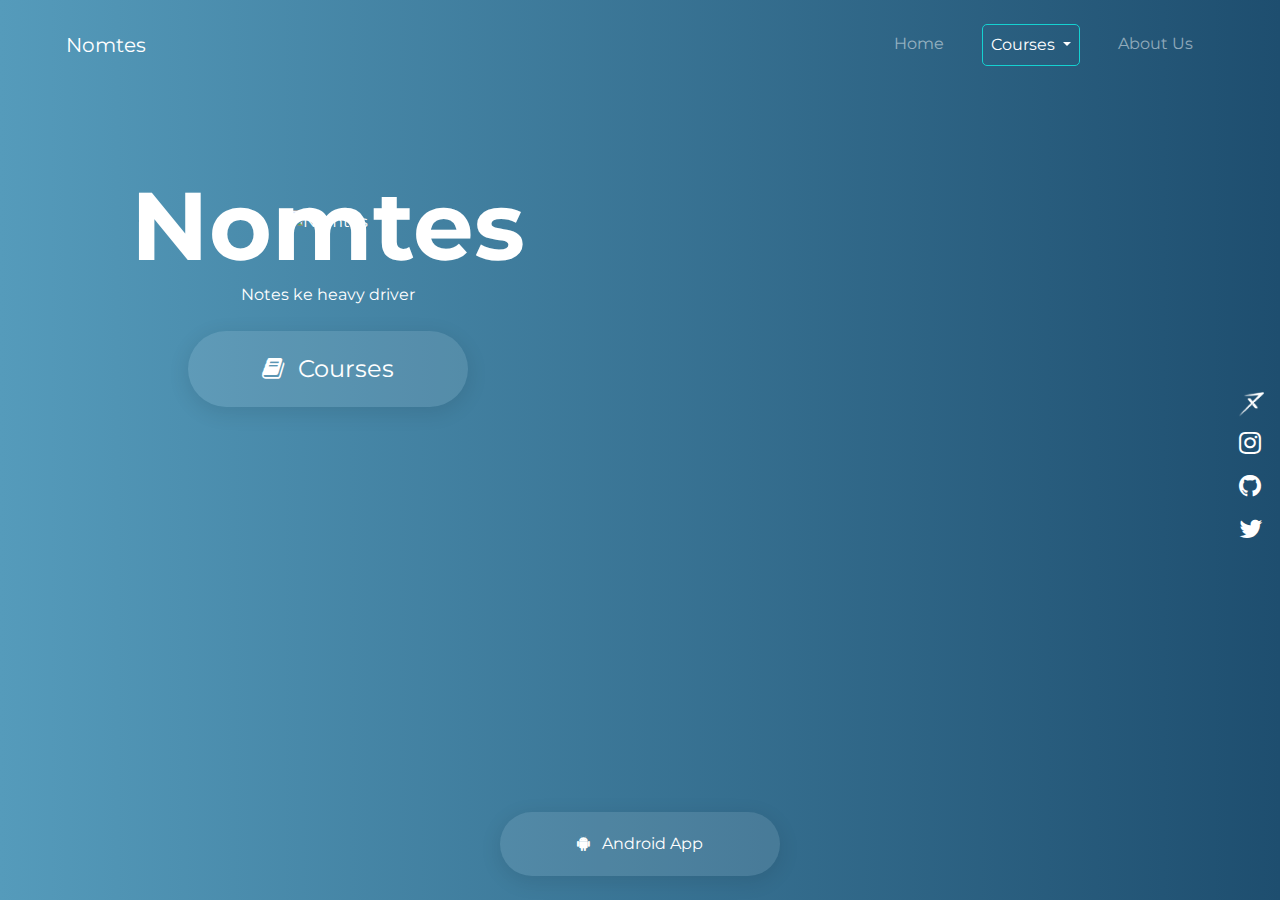
==== commit 196c0183: "final final commit" ====
--- a/index.html
+++ b/index.html
@@ -7,8 +7,7 @@
   <title>Nomtes - Free Notes, Akash, for BCA course</title>
   <meta content="width=device-width, initial-scale=1.0" name="viewport" />
   <meta content="Tech" name="keywords" />
-  <meta content="Nomtes - Get High quality Notes, Akash, Question Paper and videos for BCA course"
-    name="description" />
+  <meta content="Nomtes - Get High quality Notes, Akash, Question Paper and videos for BCA course" name="description" />
   <meta name="robots" content="index, follow" />
   <link rel="canonical" href="https://xbotics7.github.io/Nomtes/" />
 
@@ -28,21 +27,28 @@
 
   <!-- icon library -->
   <link rel="stylesheet" href="https://cdnjs.cloudflare.com/ajax/libs/font-awesome/4.7.0/css/font-awesome.min.css" />
-  
+
   <!-- Global site tag (gtag.js) - Google Analytics -->
   <script async src="https://www.googletagmanager.com/gtag/js?id=UA-175250230-2"></script>
   <script>
     window.dataLayer = window.dataLayer || [];
-    function gtag(){dataLayer.push(arguments);}
+    function gtag() { dataLayer.push(arguments); }
     gtag('js', new Date());
 
     gtag('config', 'UA-175250230-2');
   </script>
 
 </head>
+<style>
+  body {
+    min-height: 100vh;
+    display: flex;
+    flex-flow: column nowrap;
+  }
+</style>
 
 <body>
-  <nav class="navbar navbar-expand-lg navbar-dark my-md-4 my-sm-2 mr-md-5">
+  <nav class="navbar navbar-expand-lg navbar-dark py-md-4 py-sm-2 mr-md-5">
     <a class="navbar-brand" href="./">Nomtes</a>
     <button class="navbar-toggler ml-auto mb-2" style="border:none;" type="button" data-toggle="collapse"
       data-target="#navbarSupportedContent" aria-controls="navbarSupportedContent" aria-expanded="false"
@@ -91,7 +97,7 @@
       </div>
     </div>
 
-    <div class="d-flex come-in2 justify-content-center align-self-center mt-md-5 fixed-bottom pos">
+    <div class="d-flex come-in2 justify-content-center align-self-center mt-md-5 pos">
       <a class="btnAndroid my-4 text-center" href="https://xbotics7.github.io/NomtesApp/" target="_blank">
         <i class="fa fa-android pr-2"></i> Android App
       </a>
--- a/css/style.css
+++ b/css/style.css
@@ -24,8 +24,13 @@
 
 .main_section {
     display: flex;
-    flex-direction: column;
+    flex-flow: column nowrap;
     min-height: auto;
+    flex: 1;
+}
+
+.main{
+    flex: 1;
 }
 
 .bg-col {
@@ -79,11 +84,13 @@
     color: white;
     background: rgba(255, 255, 255, 0.1);
     box-shadow: 0px 5px 20px 2px #00000017;
+    transition: all .3s ease-out;
 }
 
 .btnAndroid:hover {
     color: #212529;
     text-decoration: none;
+    transform: scale(1.05);
 }
 
 .social-icon {
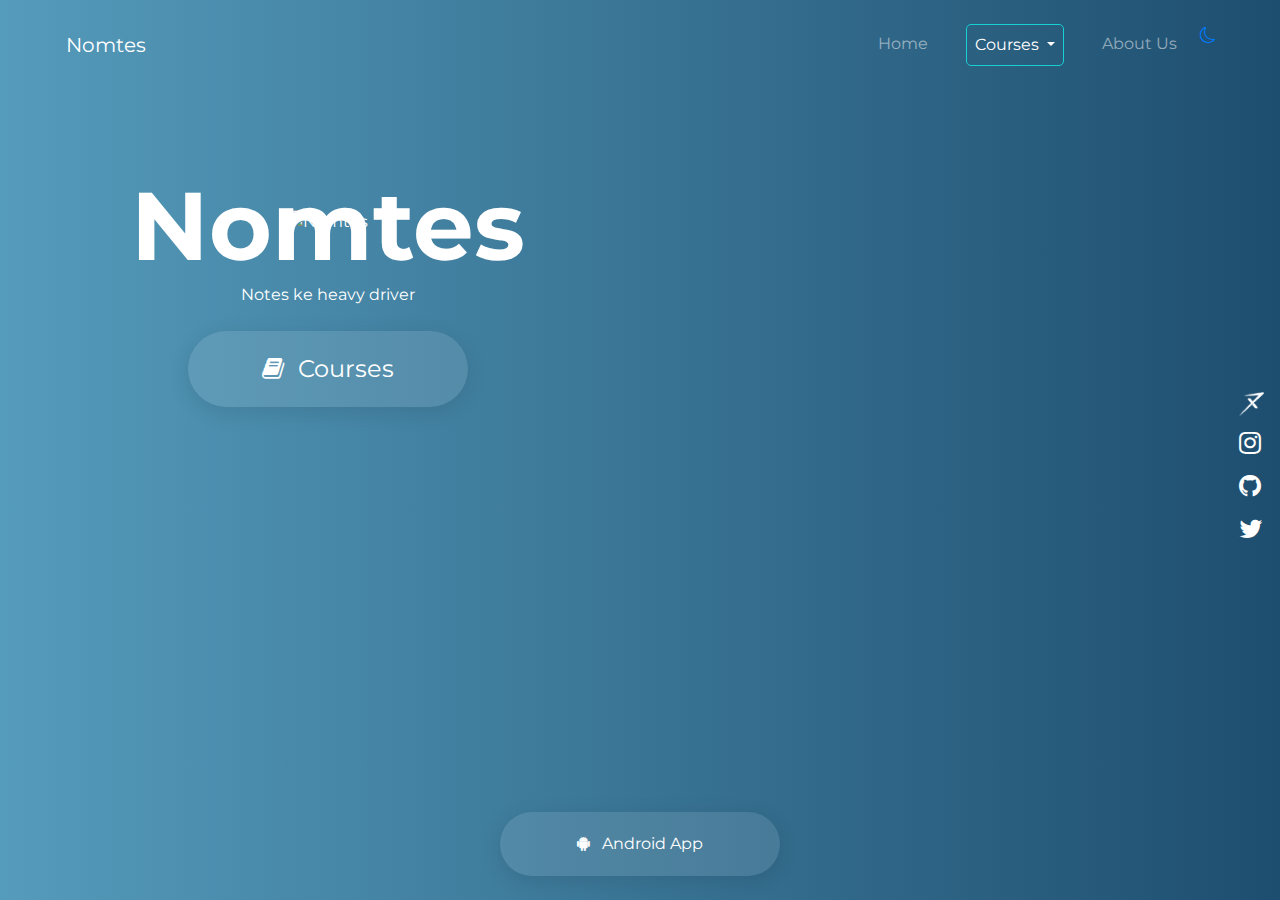
==== commit 9fbe585e: "MCA section" ====
--- a/index.html
+++ b/index.html
@@ -11,8 +11,8 @@
   <meta name="robots" content="index, follow" />
   <link rel="canonical" href="https://xbotics7.github.io/Nomtes/" />
 
-  <link href="images/favicon.png" rel="icon">
-  <link href="images/favicon.png" rel="apple-touch-icon">
+  <link href="images/favicon.ico" rel="icon">
+  <link href="images/apple-touch-icon.png" rel="apple-touch-icon">
 
   <!--google font-->
   <link rel="preconnect" href="https://fonts.gstatic.com" />
@@ -26,6 +26,7 @@
   <link rel="stylesheet" href="./css/anim.css">
 
   <!-- icon library -->
+  <link rel="stylesheet" href="https://cdn.jsdelivr.net/npm/bootstrap-icons@1.4.1/font/bootstrap-icons.min.css">
   <link rel="stylesheet" href="https://cdnjs.cloudflare.com/ajax/libs/font-awesome/4.7.0/css/font-awesome.min.css" />
 
   <!-- Global site tag (gtag.js) - Google Analytics -->
@@ -47,9 +48,10 @@
   }
 </style>
 
-<body>
+<body class="light">
   <nav class="navbar navbar-expand-lg navbar-dark py-md-4 py-sm-2 mr-md-5">
     <a class="navbar-brand" href="./">Nomtes</a>
+
     <button class="navbar-toggler ml-auto mb-2" style="border:none;" type="button" data-toggle="collapse"
       data-target="#navbarSupportedContent" aria-controls="navbarSupportedContent" aria-expanded="false"
       aria-label="Toggle navigation">
@@ -68,14 +70,19 @@
           </a>
           <div class="dropdown-menu">
             <a class="dropdown-item" href="./semester.html?id=BCA">BCA</a>
-            <a class="dropdown-item" href="./semester.html?id=BBA" style="display: none;">BBA</a>
+            <a class="dropdown-item" href="./semester.html?id=MCA" >MCA</a>
           </div>
         </li>
 
         <li class="nav-item">
           <a class="nav-link" href="./about.html">About Us</a>
         </li>
+        <li class="nav-item d-lg-none">
+          <a class="nav-link" onclick="changePageTheme()">Change Theme</a>
+        </li>
 
+        <a class="btn-theme d-none d-lg-inline-flex" onclick="changePageTheme()" data-toggle="tooltip"
+          data-placement="bottom" title="Change theme"><i class="bi bi-moon theme-icon"></i></a>
       </ul>
 
     </div>
@@ -115,12 +122,13 @@
     </div>
   </section>
 </body>
-
-<script src="https://code.jquery.com/jquery-3.2.1.slim.min.js"
-  integrity="sha384-KJ3o2DKtIkvYIK3UENzmM7KCkRr/rE9/Qpg6aAZGJwFDMVNA/GpGFF93hXpG5KkN" crossorigin="anonymous"></script>
+<script src="https://cdnjs.cloudflare.com/ajax/libs/jquery/3.6.0/jquery.min.js"
+  integrity="sha512-894YE6QWD5I59HgZOGReFYm4dnWc1Qt5NtvYSaNcOP+u1T9qYdvdihz0PPSiiqn/+/3e7Jo4EaG7TubfWGUrMQ=="
+  crossorigin="anonymous" referrerpolicy="no-referrer"></script>
 <script src="https://cdnjs.cloudflare.com/ajax/libs/popper.js/1.12.9/umd/popper.min.js"
   integrity="sha384-ApNbgh9B+Y1QKtv3Rn7W3mgPxhU9K/ScQsAP7hUibX39j7fakFPskvXusvfa0b4Q" crossorigin="anonymous"></script>
 <script src="https://maxcdn.bootstrapcdn.com/bootstrap/4.0.0/js/bootstrap.min.js"
   integrity="sha384-JZR6Spejh4U02d8jOt6vLEHfe/JQGiRRSQQxSfFWpi1MquVdAyjUar5+76PVCmYl" crossorigin="anonymous"></script>
+<script src="./js/main.js"></script>
 
 </html>